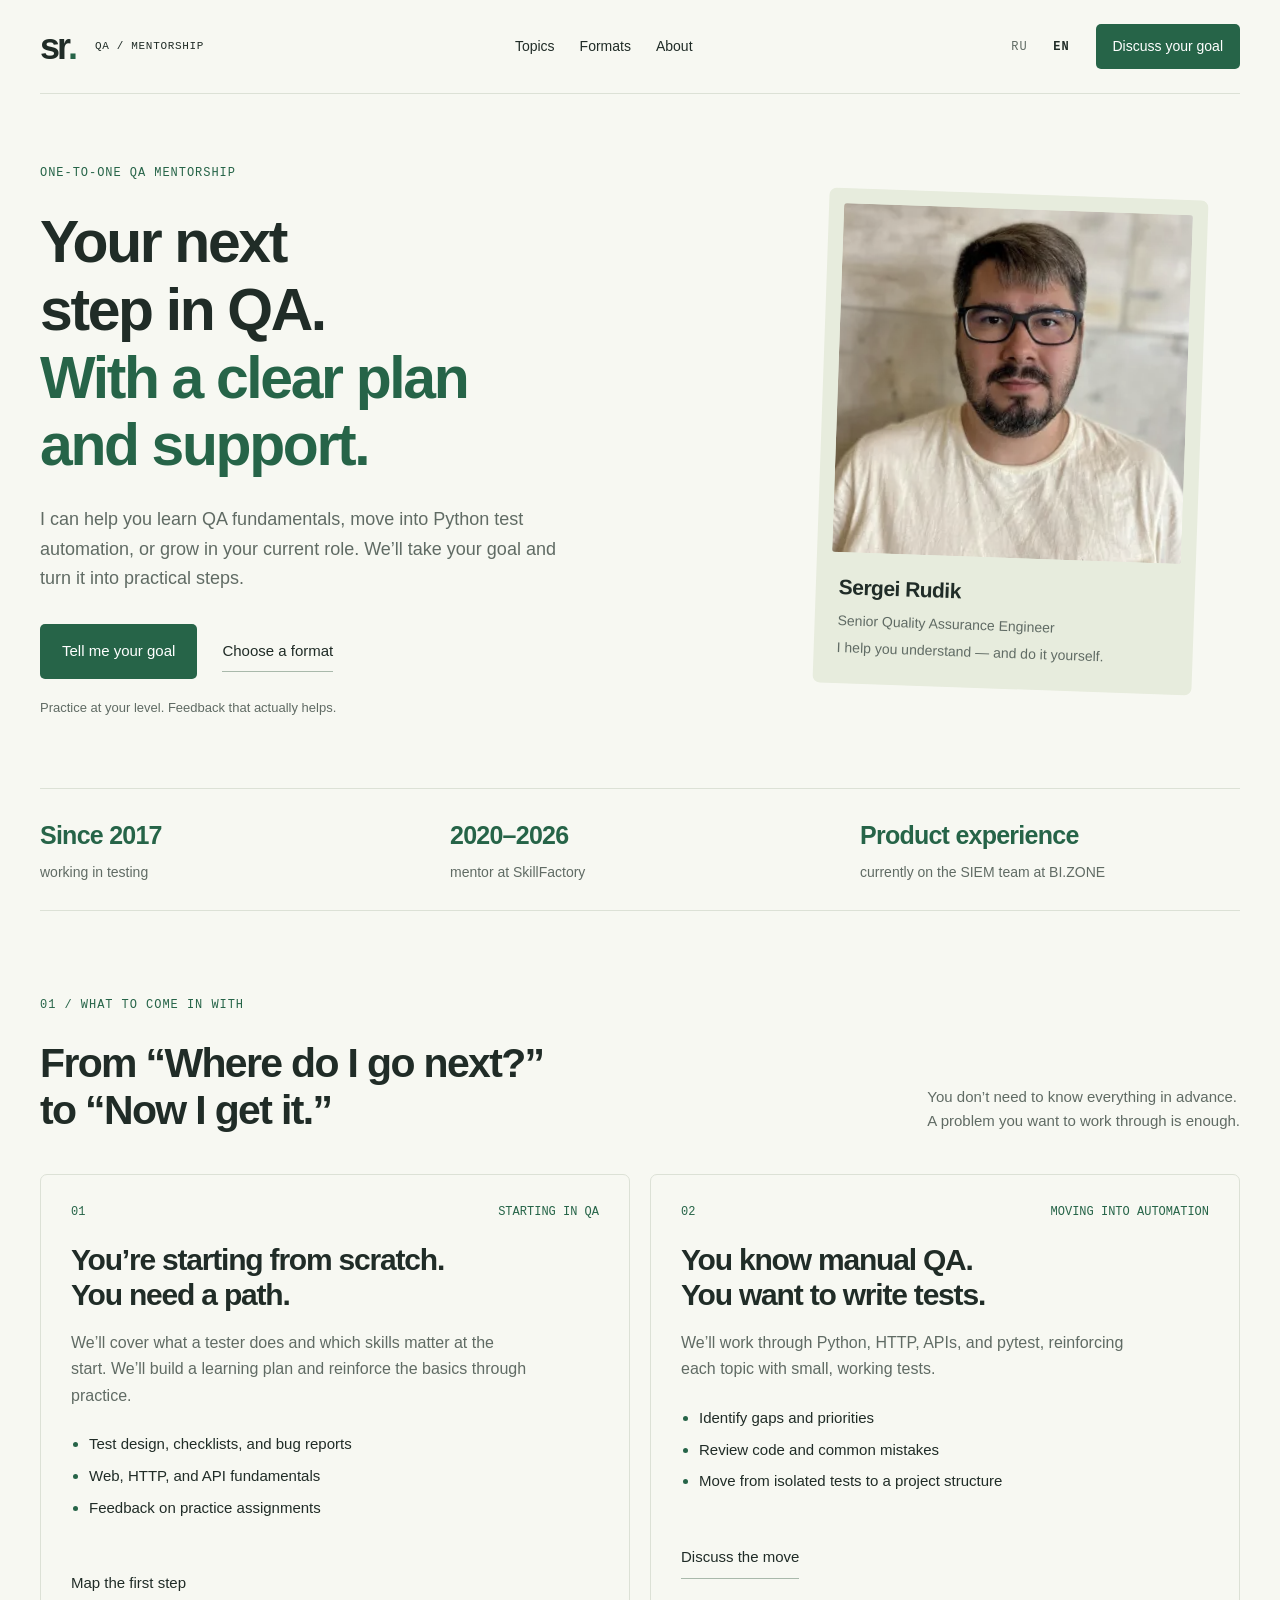
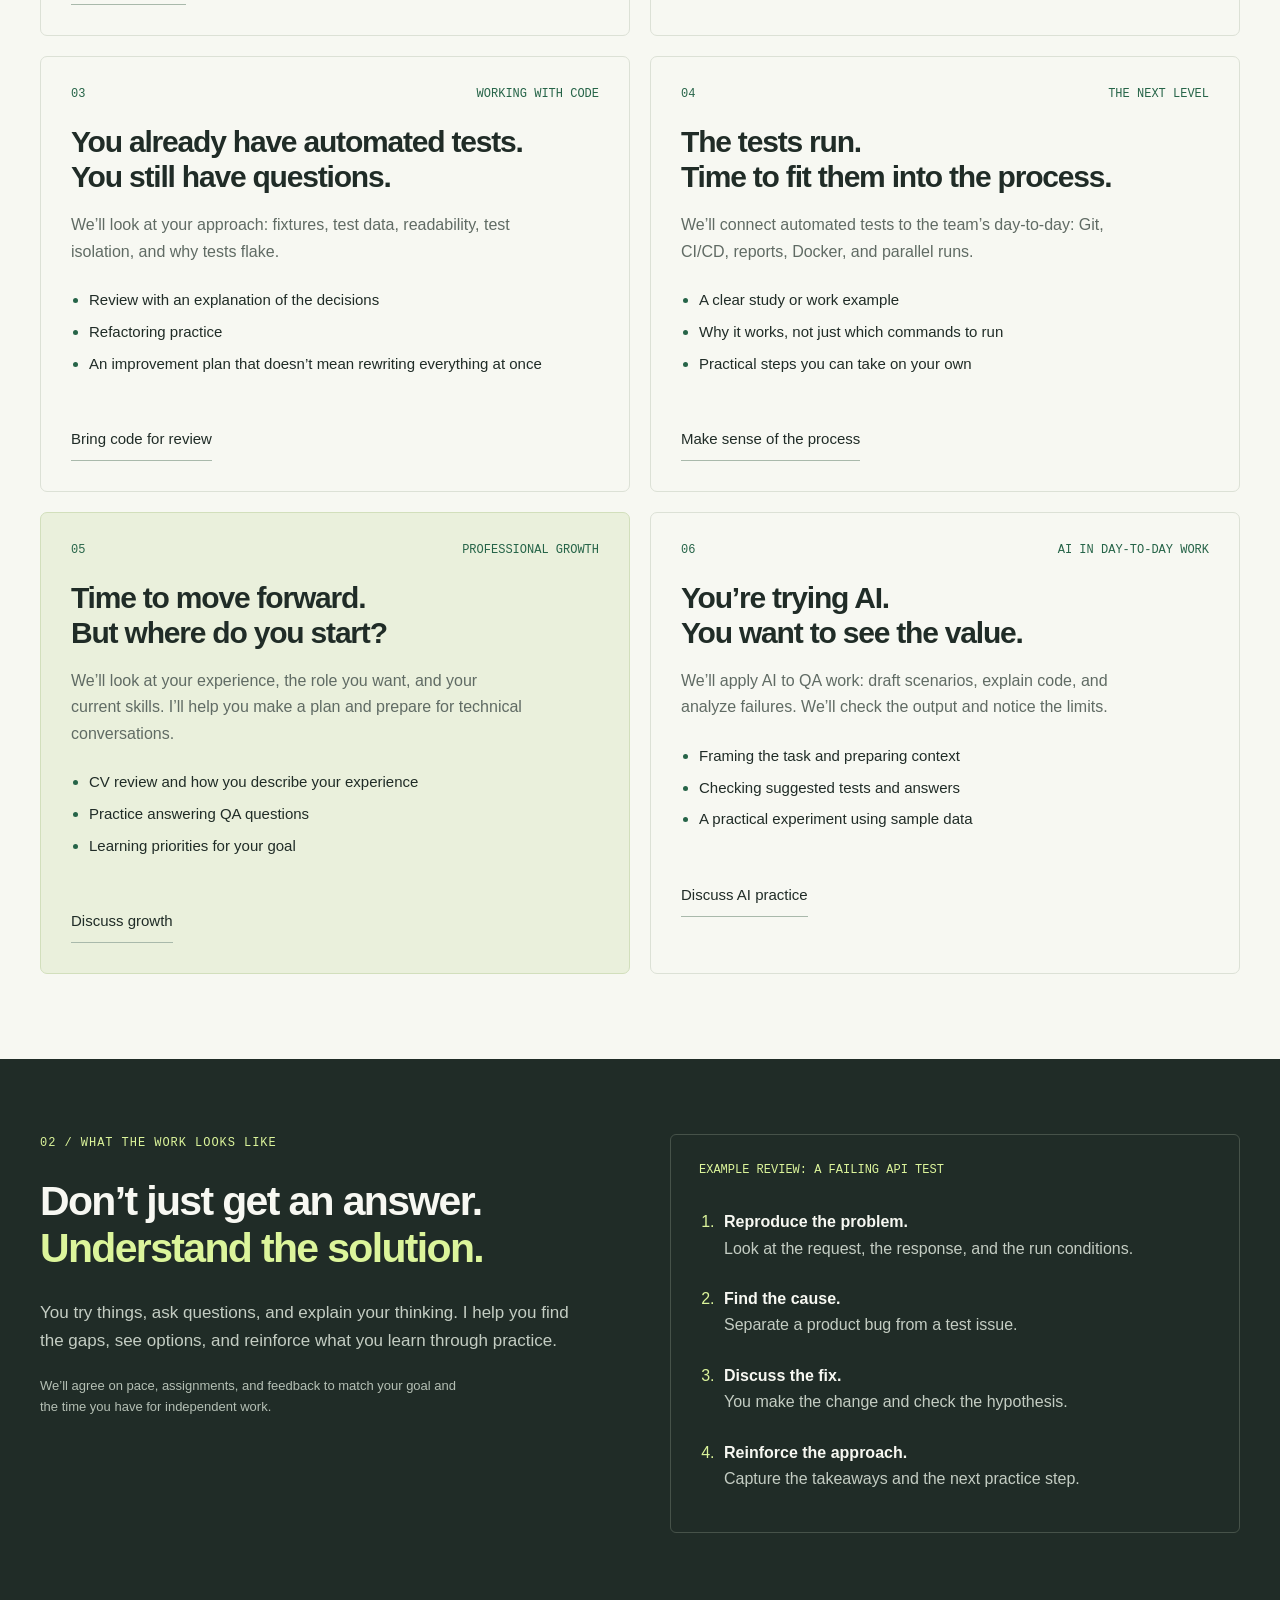
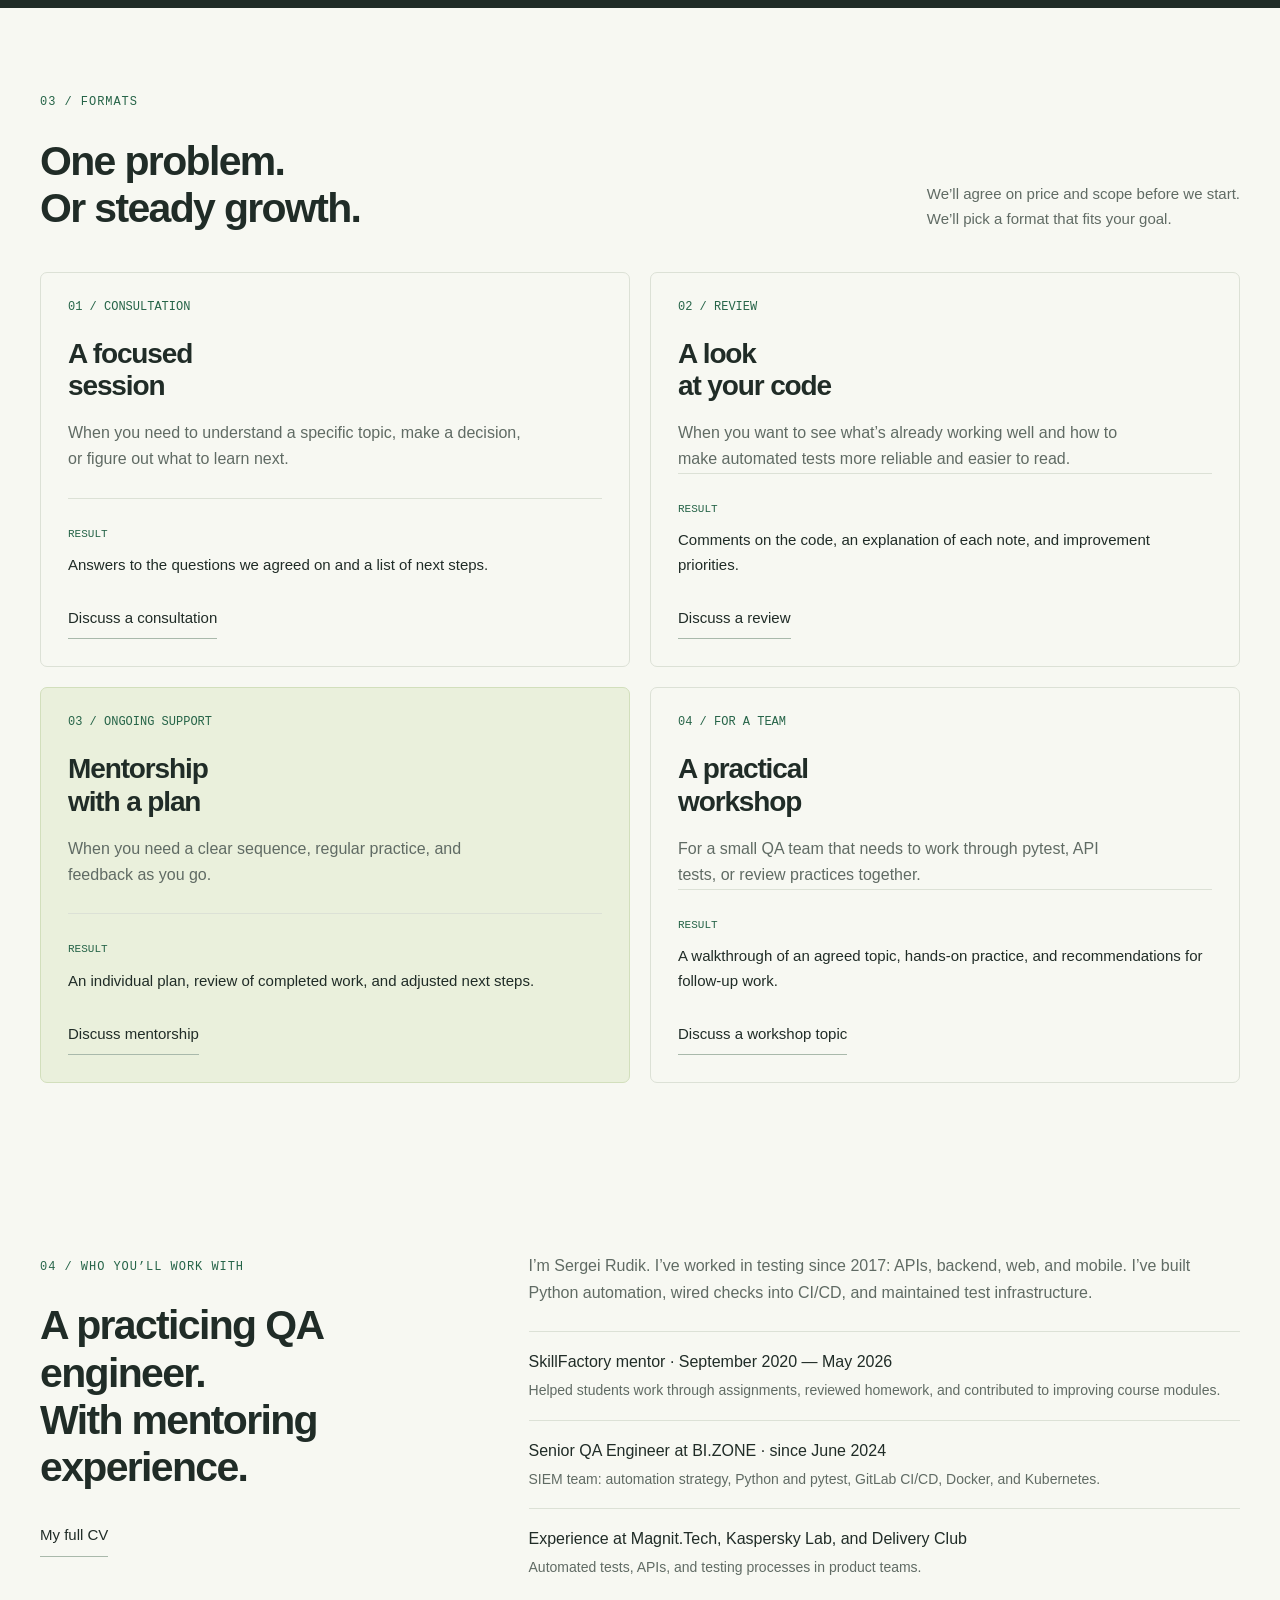
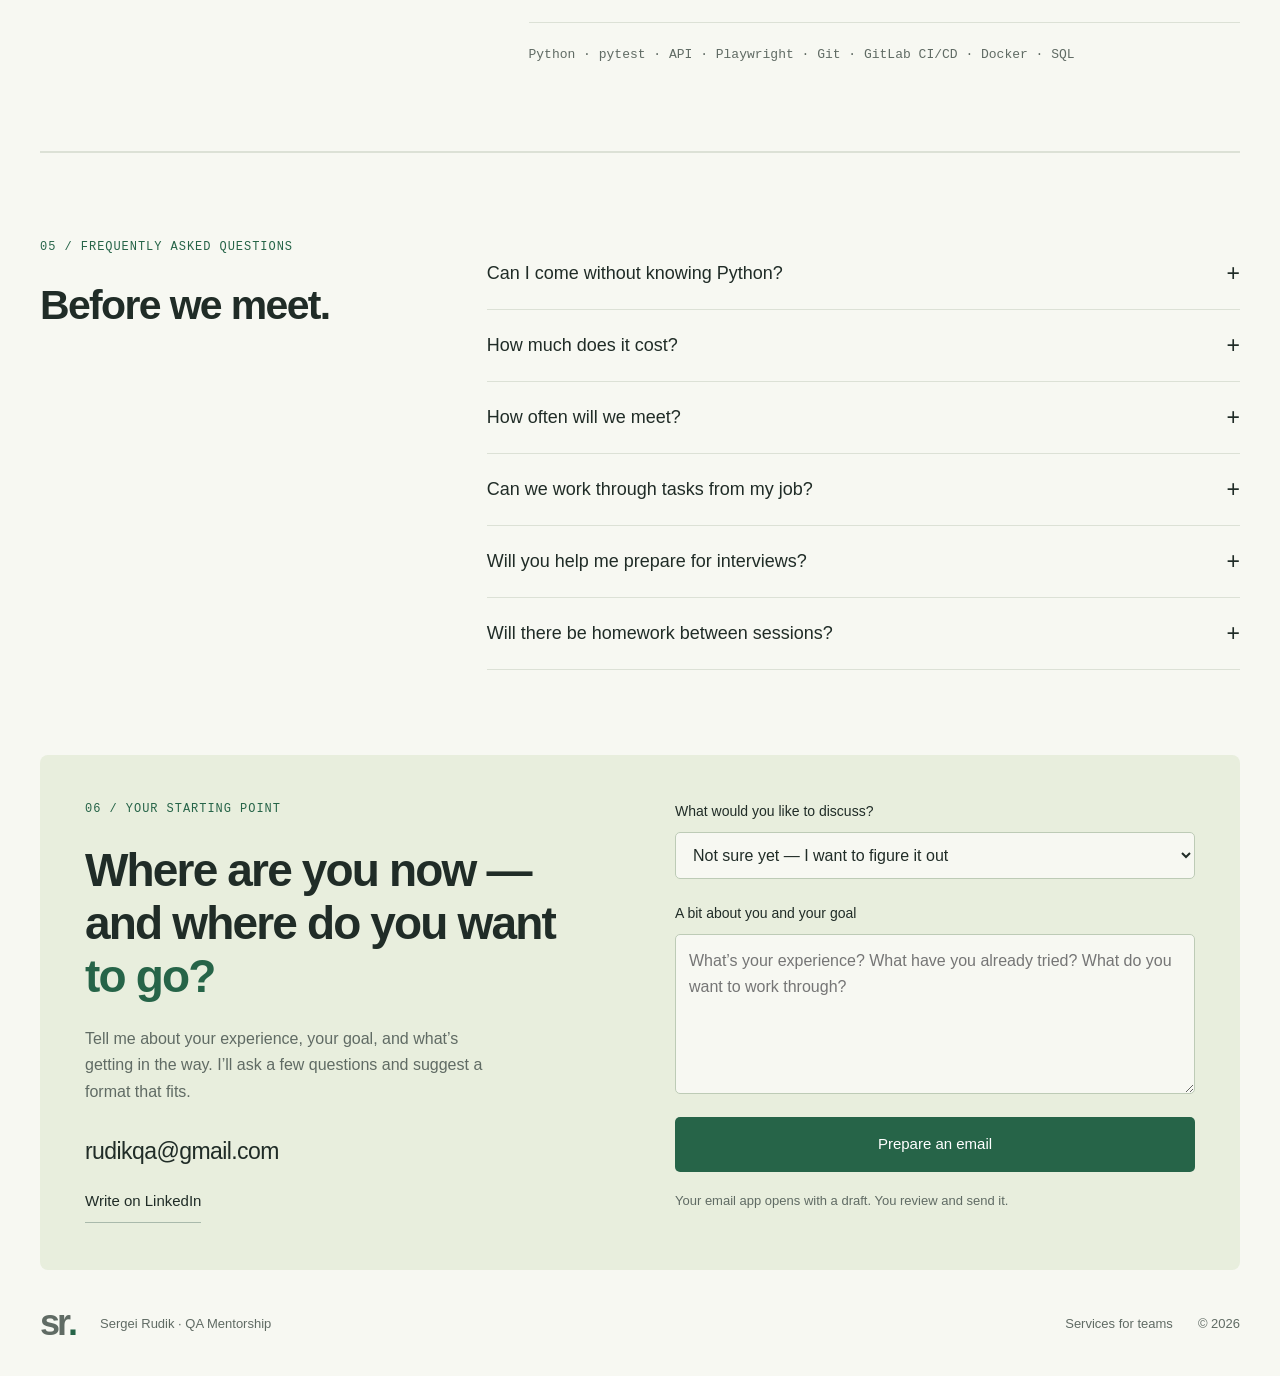
==== en/index.html @ dfb8cf56 "Improve localization reliability, forms and image loading" ====
<!doctype html>
<html lang="en">
<head>
<meta charset="utf-8"><meta name="viewport" content="width=device-width, initial-scale=1">
<title>QA and Python Test Automation Mentor — Sergei Rudik</title>
<meta name="description" content="One-to-one mentorship in QA, Python, pytest, and AI tools. Task walkthroughs, automated test reviews, and a growth plan with Sergei Rudik, Senior QA Engineer and former SkillFactory mentor.">
<meta name="theme-color" content="#f7f8f2"><link rel="canonical" href="https://mentor.rudik.dev/en/">
<link rel="alternate" hreflang="ru" href="https://mentor.rudik.dev/"><link rel="alternate" hreflang="en" href="https://mentor.rudik.dev/en/"><link rel="alternate" hreflang="x-default" href="https://mentor.rudik.dev/">
<meta property="og:title" content="Your next step in QA — with a clear plan"><meta property="og:description" content="Mentorship in QA and Python test automation. Practice, feedback, and support from Sergei Rudik."><meta property="og:type" content="website"><meta property="og:url" content="https://mentor.rudik.dev/en/"><meta property="og:locale" content="en_US"><meta property="og:locale:alternate" content="ru_RU">
<link rel="icon" href="data:image/svg+xml,%3Csvg xmlns='http://www.w3.org/2000/svg' viewBox='0 0 64 64'%3E%3Crect width='64' height='64' rx='14' fill='%23266448'/%3E%3Ctext x='10' y='44' font-family='Arial' font-size='34' font-weight='bold' fill='%23dcf59b'%3Esr%3C/text%3E%3C/svg%3E"><link rel="stylesheet" href="../assets/styles.css"><script src="../assets/main.js" defer></script>
<script>
(function () {
  var url = new URL(location.href), valid = function (v) { return v === 'ru' || v === 'en'; };
  var explicit = url.searchParams.get('lang'), preferred = null;
  if (valid(explicit)) {
    preferred = explicit;
    try { localStorage.setItem('lang', preferred); } catch (_) {}
    try { document.cookie = 'lang=' + preferred + ';path=/;max-age=31536000;SameSite=Lax' + (location.protocol === 'https:' ? ';Secure' : '') + (/(^|\.)rudik\.dev$/.test(location.hostname) ? ';domain=rudik.dev' : ''); } catch (_) {}
    url.searchParams.delete('lang');
    try { history.replaceState(null, '', url.pathname + url.search + url.hash); } catch (_) {}
  } else {
    try { var cookie = /(?:^|;\s*)lang=([^;]+)/.exec(document.cookie); if (cookie && valid(cookie[1])) preferred = cookie[1]; } catch (_) {}
    if (!preferred) { try { var saved = localStorage.getItem('lang'); if (valid(saved)) preferred = saved; } catch (_) {} }
  }
  var current = document.documentElement.lang;
  if (!preferred) preferred = current === 'en' ? 'en' : (/^en(?:-|_|$)/i.test((navigator.languages || [])[0] || navigator.language || '') ? 'en' : 'ru');
  if (preferred !== current) location.replace((preferred === 'en' ? '/en/' : '/') + url.search + url.hash);
})();
</script>
</head>
<body>
<a class="skip" href="#main">Skip to content</a>
<header class="wrap header"><a class="brand" href="/en/" aria-label="Sergei Rudik — home">sr<span>.</span><small>QA / MENTORSHIP</small></a><nav aria-label="Primary"><a href="#topics">Topics</a><a href="#formats">Formats</a><a href="#about">About</a></nav><div class="header-actions"><nav class="lang" aria-label="Language"><a href="/?lang=ru" hreflang="ru" lang="ru">RU</a><a href="/en/?lang=en" hreflang="en" lang="en" aria-current="page">EN</a></nav><a class="button small" href="#contact">Discuss your goal</a></div></header>
<main id="main">
<section class="wrap hero mentor-hero"><div><p class="eyebrow">ONE-TO-ONE QA MENTORSHIP</p><h1>Your next<br> step in QA.<br> <span>With a clear plan<br> and support.</span></h1><p class="intro">I can help you learn QA fundamentals, move into Python test automation, or grow in your current role. We’ll take your goal and turn it into practical steps.</p><div class="actions"><a class="button" href="#contact">Tell me your goal</a><a class="link" href="#formats">Choose a format</a></div><p class="micro">Practice at your level. Feedback that actually helps.</p></div><figure class="mentor-portrait"><img src="../assets/profile-800.webp" srcset="../assets/profile-400.webp 400w, ../assets/profile-800.webp 800w" sizes="(max-width: 700px) 280px, 360px" decoding="async" alt="Sergei Rudik, QA mentor" width="640" height="640" fetchpriority="high"><figcaption><strong>Sergei Rudik</strong><span>Senior Quality Assurance Engineer</span><span>I help you understand — and do it yourself.</span></figcaption></figure></section>
<div class="wrap mentor-strip"><div><strong>Since 2017</strong><p>working in testing</p></div><div><strong>2020–2026</strong><p>mentor at SkillFactory</p></div><div><strong>Product experience</strong><p>currently on the SIEM team at BI.ZONE</p></div></div>
<section class="wrap section" id="topics"><div class="section-head"><div><p class="eyebrow">01 / WHAT TO COME IN WITH</p><h2>From “Where do I go next?”<br> to “Now I get it.”</h2></div><p>You don’t need to know everything in advance.<br> A problem you want to work through is enough.</p></div><div class="service-grid">
<article class="service"><div class="card-top"><span>01</span><span>STARTING IN QA</span></div><h3>You’re starting from scratch.<br> You need a path.</h3><p>We’ll cover what a tester does and which skills matter at the start. We’ll build a learning plan and reinforce the basics through practice.</p><ul><li>Test design, checklists, and bug reports</li><li>Web, HTTP, and API fundamentals</li><li>Feedback on practice assignments</li></ul><a class="link" href="#contact" data-topic="Starting in QA from scratch">Map the first step</a></article>
<article class="service"><div class="card-top"><span>02</span><span>MOVING INTO AUTOMATION</span></div><h3>You know manual QA.<br> You want to write tests.</h3><p>We’ll work through Python, HTTP, APIs, and pytest, reinforcing each topic with small, working tests.</p><ul><li>Identify gaps and priorities</li><li>Review code and common mistakes</li><li>Move from isolated tests to a project structure</li></ul><a class="link" href="#contact" data-topic="Moving into automation">Discuss the move</a></article>
<article class="service"><div class="card-top"><span>03</span><span>WORKING WITH CODE</span></div><h3>You already have automated tests.<br> You still have questions.</h3><p>We’ll look at your approach: fixtures, test data, readability, test isolation, and why tests flake.</p><ul><li>Review with an explanation of the decisions</li><li>Refactoring practice</li><li>An improvement plan that doesn’t mean rewriting everything at once</li></ul><a class="link" href="#contact" data-topic="Automated test review">Bring code for review</a></article>
<article class="service"><div class="card-top"><span>04</span><span>THE NEXT LEVEL</span></div><h3>The tests run.<br> Time to fit them into the process.</h3><p>We’ll connect automated tests to the team’s day-to-day: Git, CI/CD, reports, Docker, and parallel runs.</p><ul><li>A clear study or work example</li><li>Why it works, not just which commands to run</li><li>Practical steps you can take on your own</li></ul><a class="link" href="#contact" data-topic="CI/CD and test infrastructure">Make sense of the process</a></article>
<article class="service accent"><div class="card-top"><span>05</span><span>PROFESSIONAL GROWTH</span></div><h3>Time to move forward.<br> But where do you start?</h3><p>We’ll look at your experience, the role you want, and your current skills. I’ll help you make a plan and prepare for technical conversations.</p><ul><li>CV review and how you describe your experience</li><li>Practice answering QA questions</li><li>Learning priorities for your goal</li></ul><a class="link" href="#contact" data-topic="Growth plan and interview prep">Discuss growth</a></article>
<article class="service"><div class="card-top"><span>06</span><span>AI IN DAY-TO-DAY WORK</span></div><h3>You’re trying AI.<br> You want to see the value.</h3><p>We’ll apply AI to QA work: draft scenarios, explain code, and analyze failures. We’ll check the output and notice the limits.</p><ul><li>Framing the task and preparing context</li><li>Checking suggested tests and answers</li><li>A practical experiment using sample data</li></ul><a class="link" href="#contact" data-topic="AI tools for QA">Discuss AI practice</a></article>
</div></section>
<section class="ai-section"><div class="wrap session"><div><p class="eyebrow">02 / WHAT THE WORK LOOKS LIKE</p><h2>Don’t just get an answer.<br> <span>Understand the solution.</span></h2><p class="intro">You try things, ask questions, and explain your thinking. I help you find the gaps, see options, and reinforce what you learn through practice.</p><p class="ai-note">We’ll agree on pace, assignments, and feedback to match your goal and the time you have for independent work.</p></div><div class="session-board"><p>EXAMPLE REVIEW: A FAILING API TEST</p><ol><li><strong>Reproduce the problem.</strong><br> Look at the request, the response, and the run conditions.</li><li><strong>Find the cause.</strong><br> Separate a product bug from a test issue.</li><li><strong>Discuss the fix.</strong><br> You make the change and check the hypothesis.</li><li><strong>Reinforce the approach.</strong><br> Capture the takeaways and the next practice step.</li></ol></div></div></section>
<section class="wrap section" id="formats"><div class="section-head"><div><p class="eyebrow">03 / FORMATS</p><h2>One problem.<br> Or steady growth.</h2></div><p>We’ll agree on price and scope before we start.<br> We’ll pick a format that fits your goal.</p></div><div class="service-grid formats">
<article class="service"><div class="card-top"><span>01 / CONSULTATION</span></div><h3>A focused<br> session</h3><p>When you need to understand a specific topic, make a decision, or figure out what to learn next.</p><div class="deliverable"><span>RESULT</span><p>Answers to the questions we agreed on and a list of next steps.</p></div><a class="link" href="#contact" data-topic="One-off consultation">Discuss a consultation</a></article>
<article class="service"><div class="card-top"><span>02 / REVIEW</span></div><h3>A look<br> at your code</h3><p>When you want to see what’s already working well and how to make automated tests more reliable and easier to read.</p><div class="deliverable"><span>RESULT</span><p>Comments on the code, an explanation of each note, and improvement priorities.</p></div><a class="link" href="#contact" data-topic="Automated test review">Discuss a review</a></article>
<article class="service accent"><div class="card-top"><span>03 / ONGOING SUPPORT</span></div><h3>Mentorship<br> with a plan</h3><p>When you need a clear sequence, regular practice, and feedback as you go.</p><div class="deliverable"><span>RESULT</span><p>An individual plan, review of completed work, and adjusted next steps.</p></div><a class="link" href="#contact" data-topic="Ongoing mentorship">Discuss mentorship</a></article>
<article class="service"><div class="card-top"><span>04 / FOR A TEAM</span></div><h3>A practical<br> workshop</h3><p>For a small QA team that needs to work through pytest, API tests, or review practices together.</p><div class="deliverable"><span>RESULT</span><p>A walkthrough of an agreed topic, hands-on practice, and recommendations for follow-up work.</p></div><a class="link" href="#contact" data-topic="Team workshop">Discuss a workshop topic</a></article>
</div></section>
<section class="wrap section about mentor-about" id="about"><div><p class="eyebrow">04 / WHO YOU’LL WORK WITH</p><h2>A practicing QA engineer.<br> With mentoring<br> experience.</h2><a class="link" href="https://rudik.dev/" style="margin-top:24px">My full CV</a></div><div><p class="about-copy">I’m Sergei Rudik. I’ve worked in testing since 2017: APIs, backend, web, and mobile. I’ve built Python automation, wired checks into CI/CD, and maintained test infrastructure.</p><ul class="experience-list"><li>SkillFactory mentor · September 2020 — May 2026<span>Helped students work through assignments, reviewed homework, and contributed to improving course modules.</span></li><li>Senior QA Engineer at BI.ZONE · since June 2024<span>SIEM team: automation strategy, Python and pytest, GitLab CI/CD, Docker, and Kubernetes.</span></li><li>Experience at Magnit.Tech, Kaspersky Lab, and Delivery Club<span>Automated tests, APIs, and testing processes in product teams.</span></li></ul><div class="tech">Python · pytest · API · Playwright · Git · GitLab CI/CD · Docker · SQL</div></div></section>
<section class="wrap section faq"><div><p class="eyebrow">05 / FREQUENTLY ASKED QUESTIONS</p><h2>Before we meet.</h2></div><div><details><summary>Can I come without knowing Python?</summary><p>Yes. If you already have a manual testing foundation, we’ll start with Python basics and move toward automated tests. If you’re just getting into QA, we’ll first discuss your current level and a suitable path.</p></details><details><summary>How much does it cost?</summary><p>The price depends on the format and scope: a consultation, a review, or ongoing support. After we meet, we’ll agree on the price and the work before sessions start.</p></details><details><summary>How often will we meet?</summary><p>We’ll agree on frequency and length based on your goal, schedule, and time for practice. For a one-off problem, we can start with a single consultation.</p></details><details><summary>Can we work through tasks from my job?</summary><p>Yes, if you have the right to share the materials. Anonymized examples without keys, personal data, or confidential company information work well.</p></details><details><summary>Will you help me prepare for interviews?</summary><p>We can review your experience and CV, practice technical questions, and identify topics to study. Whether you get the job depends on your skills, the role requirements, and the employer’s decision.</p></details><details><summary>Will there be homework between sessions?</summary><p>In ongoing mentorship — if we agree on it. We’ll pick practice you can actually finish and review the result. We’ll agree on timing and the feedback channel in advance.</p></details></div></section>
<section class="wrap contact mentor-contact" id="contact"><div><p class="eyebrow">06 / YOUR STARTING POINT</p><h2>Where are you now —<br> and where do you want<br> <span>to go?</span></h2><p>Tell me about your experience, your goal, and what’s getting in the way. I’ll ask a few questions and suggest a format that fits.</p><a class="email" href="mailto:rudikqa@gmail.com">rudikqa@gmail.com</a><a class="link" href="https://www.linkedin.com/in/sergei-rudik">Write on LinkedIn</a></div><form id="brief"><label for="topic">What would you like to discuss?</label><select id="topic" name="topic"><option>Not sure yet — I want to figure it out</option><option>Starting in QA from scratch</option><option>Moving into automation</option><option>Automated test review</option><option>CI/CD and test infrastructure</option><option>Growth plan and interview prep</option><option>One-off consultation</option><option>Ongoing mentorship</option><option>AI tools for QA</option><option>Team workshop</option></select><label for="task">A bit about you and your goal</label><textarea id="task" name="task" rows="5" maxlength="2000" required placeholder="What’s your experience? What have you already tried? What do you want to work through?"></textarea><button class="button" type="submit" disabled>Prepare an email</button><p class="micro">Your email app opens with a draft. You review and send it.</p><p id="form-status" role="status"></p><noscript><p>Write directly to <a href="mailto:rudikqa@gmail.com">rudikqa@gmail.com</a> and include your experience and goal.</p></noscript></form></section>
</main><footer class="wrap"><a class="brand" href="https://rudik.dev/">sr<span>.</span></a><p>Sergei Rudik · QA Mentorship</p><a href="https://qa.rudik.dev/en/">Services for teams</a><span>© 2026</span></footer>
</body></html>
---- assets/styles.css ----
:root{--paper:#f7f8f2;--ink:#202c27;--muted:#606b64;--green:#266448;--lime:#dcf59b;--line:#dce1d6;--mono:ui-monospace,SFMono-Regular,Consolas,monospace}*{box-sizing:border-box}html{scroll-behavior:smooth;scroll-padding-top:24px}body{margin:0;background:var(--paper);color:var(--ink);font-family:-apple-system,BlinkMacSystemFont,"Segoe UI",sans-serif;font-size:16px;line-height:1.65;-webkit-font-smoothing:antialiased}a{color:inherit;text-decoration:none}a:hover{color:var(--green)}a:focus-visible,button:focus-visible,summary:focus-visible,input:focus-visible,select:focus-visible,textarea:focus-visible{outline:3px solid #4d9464;outline-offset:5px}h1,h2,h3,p{margin:0}h1,h2,h3{letter-spacing:-.04em;line-height:1.15;font-weight:600}h1{font-size:clamp(38px,4.3vw,64px)}h2{font-size:clamp(29px,3.2vw,43px)}h3{font-size:25px}h1 span{color:var(--green)}.wrap{width:min(1200px,100% - 80px);margin-inline:auto}.header{display:flex;align-items:center;justify-content:space-between;gap:25px;padding-block:24px;border-bottom:1px solid var(--line)}.brand{font-size:36px;font-weight:750;line-height:1;letter-spacing:-3px;display:flex;align-items:center}.brand>span{color:var(--green)}.brand small{font-family:var(--mono);font-size:11px;font-weight:400;letter-spacing:.06em;margin-left:20px}nav{display:flex;gap:25px;font-size:14px}.button{display:inline-flex;align-items:center;justify-content:center;background:var(--green);color:#fff;border:0;border-radius:5px;padding:15px 22px;font:inherit;font-size:15px;font-weight:500;cursor:pointer;transition:background .2s,transform .2s}.button:hover{color:white;background:#194c34;transform:translateY(-2px)}.button.small{font-size:14px;padding:11px 17px}.hero{display:grid;grid-template-columns:1.4fr 1fr;gap:65px;padding-block:70px}.eyebrow{font:12px/1.6 var(--mono);letter-spacing:.08em;color:var(--green);margin-bottom:25px}.intro{font-size:18px;max-width:530px;color:var(--muted);margin-top:26px}.actions{display:flex;align-items:center;flex-wrap:wrap;gap:25px;margin-top:30px}.link{display:inline-block;border-bottom:1px solid #a9b9ab;padding-block:8px;font-size:15px}.micro{font-size:13px;color:var(--muted);margin-top:18px}.hero-panel{background:#e9eddf;border:1px solid #d7dfca;border-radius:8px;padding:28px 30px;align-self:center;transform:rotate(1deg)}.panel-top{display:flex;justify-content:space-between;gap:15px;font:11px var(--mono);color:var(--green)}.hero-panel h2{font-size:34px;margin-top:24px}.pipeline{padding:0;list-style:none;margin:30px 0 20px}.pipeline li{display:flex;gap:16px;padding:15px 0;border-top:1px solid #cbd5bf}.pipeline li>span{font:12px var(--mono);padding-top:5px;color:var(--green)}.pipeline strong{font-size:16px;font-weight:550}.pipeline p{font-size:13px;color:var(--muted);margin-top:3px}.panel-footer{font:12px var(--mono);border-top:1px solid #cbd5bf;padding-top:18px;color:var(--green)}.credibility{border-block:1px solid var(--line);padding-block:25px}.credibility p,.credibility small{font-size:12px;color:var(--muted)}.credibility>div{display:flex;flex-wrap:wrap;justify-content:space-between;gap:20px;margin:15px 0}.credibility>div span{font-size:25px;font-weight:600;letter-spacing:-.04em}.section{padding-block:85px}.section-head{display:flex;justify-content:space-between;align-items:flex-end;gap:35px;margin-bottom:40px}.section-head>p{max-width:340px;color:var(--muted);font-size:15px}.service-grid{display:grid;grid-template-columns:1fr 1fr;gap:20px}.service{border:1px solid var(--line);border-radius:7px;padding:30px;display:flex;flex-direction:column}.card-top{display:flex;justify-content:space-between;gap:14px;font:12px var(--mono);color:var(--green);margin-bottom:24px}.tag{font-size:11px;text-align:right}.service h3{font-size:30px;margin-bottom:18px}.service>p{color:var(--muted);max-width:460px}.service ul{padding-left:18px;margin:23px 0;font-size:15px}.service li+li{margin-top:7px}.service li::marker{color:var(--green)}.deliverable{border-top:1px solid var(--line);padding-top:20px;margin-top:auto}.deliverable>span{font:11px var(--mono);color:var(--green)}.deliverable p{margin-top:8px;font-size:15px}.service>.link{align-self:flex-start;margin-top:20px}.service.accent{background:#eaf0dc;border-color:#d2dfbc}.ai-section{background:var(--ink);color:var(--paper);padding-block:75px}.ai-layout{display:grid;grid-template-columns:1fr 1fr;gap:75px}.ai-section .eyebrow,.ai-section h2 span{color:var(--lime)}.ai-section .intro{color:#c4cdc3;font-size:17px}.button.light{background:var(--lime);color:var(--ink);margin-top:30px}.button.light:hover{background:#c9e780}.ai-note{font-size:13px;color:#b4bfb4;max-width:430px;margin-top:20px}.ai-cases article{display:flex;gap:20px;padding:25px 0;border-top:1px solid #465249}.ai-cases article>span{font:12px var(--mono);color:var(--lime);padding-top:5px}.ai-cases h3{font-size:22px}.ai-cases p{color:#c4cdc3;font-size:15px;margin-top:10px}.ai-cases .ai-rule{font-size:13px;background:#2d3b32;border-radius:4px;padding:18px}.about{display:grid;grid-template-columns:1fr 2fr;gap:70px;border-bottom:1px solid var(--line)}.profile img{display:block;width:100%;max-width:280px;height:auto;aspect-ratio:1;object-fit:cover;border-radius:6px;filter:saturate(.6)}.profile>p{font-size:20px;line-height:1.5;margin-top:20px;font-weight:600}.profile span{display:block;font-size:13px;color:var(--muted);font-weight:400}.profile .link{margin-top:12px}.about-copy{color:var(--muted);margin-top:25px}.metrics{display:grid;grid-template-columns:1fr 1fr 1.3fr;gap:22px;margin-top:35px}.metrics strong{font-size:36px;font-weight:550;letter-spacing:-.045em;color:var(--green)}.metrics p{font-size:14px;color:var(--muted);margin-top:5px}.tech{font:13px/1.8 var(--mono);border-top:1px solid var(--line);padding-top:20px;margin-top:25px;color:var(--muted)}.steps{display:grid;grid-template-columns:repeat(4,1fr);gap:30px}.steps article{border-top:2px solid var(--green);padding-top:22px}.steps span{font:11px var(--mono);color:var(--green)}.steps h3{font-size:21px;margin-top:18px}.steps p{font-size:15px;color:var(--muted);margin-top:13px}.faq{display:grid;grid-template-columns:1fr 2fr;gap:70px;border-top:1px solid var(--line)}details{border-bottom:1px solid var(--line)}summary{cursor:pointer;list-style:none;font-size:18px;line-height:1.5;padding:22px 30px 22px 0;position:relative}summary::-webkit-details-marker{display:none}summary::after{content:'+';position:absolute;right:0;font-size:23px;font-weight:400;top:18px}details[open] summary::after{content:'−'}details>p{padding-bottom:25px;color:var(--muted);font-size:15px}.contact{background:#e8eedd;border-radius:8px;padding:45px;display:grid;grid-template-columns:1fr 1fr;gap:70px}.contact h2 span{color:var(--green)}.contact>div>p:not(.eyebrow){margin-top:23px;color:var(--muted);max-width:400px}.email{display:block;font-size:23px;margin-top:28px;letter-spacing:-.025em}.contact .link{margin-top:10px}form{align-self:center}label{display:block;font-size:14px;margin-bottom:9px}select,textarea{display:block;width:100%;background:var(--paper);border:1px solid #bdcbb6;border-radius:5px;padding:13px;color:var(--ink);font:inherit;font-size:16px;margin-bottom:23px}textarea{resize:vertical;min-height:140px}form .button{width:100%}#form-status{font-size:14px;color:var(--green);margin-top:14px}footer{display:flex;align-items:center;gap:25px;padding-block:35px;font-size:13px;color:var(--muted)}footer>a:nth-last-child(2){margin-left:auto}.skip{position:fixed;z-index:10;top:10px;left:10px;background:var(--ink);color:white;padding:10px 20px;transform:translateY(-150%)}.skip:focus{transform:translateY(0);color:white}::selection{background:var(--lime);color:var(--ink)}
@media(max-width:1000px){.wrap{width:calc(100% - 48px)}.brand small{display:none}.hero{gap:35px}.hero-panel{padding:24px}.hero-panel h2{font-size:29px}.ai-layout,.about,.faq,.contact{gap:35px}.metrics{gap:12px}.metrics strong{font-size:28px}.steps{grid-template-columns:1fr 1fr}.contact{padding:30px}}
@media(max-width:700px){.wrap{width:calc(100% - 36px)}.header{gap:12px;padding-block:18px}nav{display:none}.hero{grid-template-columns:1fr;padding-block:40px;gap:35px}h1{font-size:clamp(35px,7.8vw,52px)}.intro{font-size:17px}.hero-panel{transform:none}.hero-panel h2 br{display:none}.hero-panel h2{font-size:29px}.pipeline{display:grid;grid-template-columns:1fr 1fr;gap:0 15px}.pipeline li{gap:9px}.pipeline strong{font-size:14px}.pipeline p{font-size:13px}.panel-top{font-size:10px}.credibility>div{justify-content:flex-start;gap:12px 25px}.credibility>div span{font-size:21px}.section{padding-block:50px}.section-head{display:block;margin-bottom:27px}.section-head>p{margin-top:20px}.section-head>p br{display:none}.service-grid,.ai-layout,.about,.faq,.contact{grid-template-columns:1fr}.service{padding:25px}.ai-section{padding-block:45px}.ai-layout{gap:30px}.about{gap:35px}.profile{display:grid;grid-template-columns:100px 1fr;gap:0 20px;align-items:center}.profile img{grid-row:1/3}.profile>p{margin-top:0}.profile .link{justify-self:start;margin-top:0}.metrics{gap:13px}.metrics strong{font-size:27px}.metrics p{font-size:12px}.steps{gap:28px 20px}.steps h3{font-size:20px}.steps p{font-size:14px}.faq{gap:10px}.contact{padding:27px;gap:35px}.contact h2 br{display:none}.email{font-size:22px}footer{flex-wrap:wrap;gap:16px;font-size:12px}footer>a:nth-last-child(2){margin-left:0}footer>span{margin-left:auto}.eyebrow{margin-bottom:18px;font-size:11px}}
@media(prefers-reduced-motion:reduce){html{scroll-behavior:auto}*{transition:none!important}}
/* Allow narrow grid columns and long labels to shrink on small screens. */
.hero>*,.ai-layout>*,.about>*,.faq>*,.contact>*{min-width:0}select{min-width:0}h1,h2,h3{overflow-wrap:break-word}
@media(max-width:380px){.contact{padding:22px}.service{padding:22px}.metrics{grid-template-columns:1fr 1fr}.metrics article:last-child{grid-column:1/-1}.pipeline{grid-template-columns:1fr}.email{font-size:19px}.button{padding-inline:16px}.card-top{font-size:11px}.tag{font-size:10px}}
/* Mentorship: personal introduction and a clear learning path. */
.hero.mentor-hero{grid-template-columns:1.45fr 1fr;align-items:center;gap:75px}.mentor-hero h1{font-size:clamp(38px,4.6vw,66px)}.mentor-portrait{max-width:390px;justify-self:end;background:#e7ecdd;padding:15px 15px 24px;border-radius:7px;transform:rotate(2deg)}.mentor-portrait img{display:block;width:100%;height:auto;aspect-ratio:1;object-fit:cover;border-radius:3px;filter:saturate(.65)}.mentor-portrait figcaption{padding:18px 8px 0}.mentor-portrait strong{display:block;font-size:21px;letter-spacing:-.025em}.mentor-portrait span{display:block;font-size:14px;color:var(--muted);margin-top:4px}.mentor-strip{display:grid;grid-template-columns:repeat(3,1fr);gap:30px;border-block:1px solid var(--line);padding-block:26px}.mentor-strip strong{display:block;font-size:25px;font-weight:550;color:var(--green);letter-spacing:-.03em}.mentor-strip p{font-size:14px;color:var(--muted);margin-top:4px}.formats{grid-template-columns:repeat(2,1fr)}.formats .service h3{font-size:28px}.formats .service{padding:27px}.formats .service .card-top{font-size:12px}.session{display:grid;grid-template-columns:1fr 1fr;gap:60px}.session-board{padding:28px;border:1px solid #465249;border-radius:6px}.session-board>p{font:12px var(--mono);color:var(--lime)}.session-board ol{margin:20px 0 0;padding-left:20px}.session-board li{padding:12px 0 12px 5px;color:#c4cdc3;font-size:16px}.session-board li::marker{color:var(--lime)}.session-board strong{color:var(--paper)}.mentor-about{grid-template-columns:1fr 1.7fr}.mentor-about .eyebrow{margin-top:5px}.mentor-about .about-copy{margin-top:0}.experience-list{margin-top:25px;padding:0;list-style:none}.experience-list li{border-top:1px solid var(--line);padding:17px 0;font-size:16px}.experience-list span{display:block;color:var(--muted);font-size:14px;margin-top:4px}.mentor-contact h2{font-size:clamp(30px,3.6vw,46px)}button:disabled{opacity:.6;cursor:not-allowed}
@media(max-width:1000px){.hero.mentor-hero{gap:30px}.formats{grid-template-columns:1fr}.formats .service h3 br{display:none}.session{gap:35px}}
@media(max-width:700px){.hero.mentor-hero,.mentor-about,.session{grid-template-columns:1fr}.mentor-portrait{width:85%;max-width:320px;justify-self:center;margin:0}.mentor-strip{gap:16px}.mentor-strip strong{font-size:21px}.mentor-strip p{font-size:13px}.mentor-hero h1{font-size:clamp(36px,8vw,54px)}.session-board{padding:22px}.mentor-about{gap:25px}}
.mentor-strip{grid-template-columns:repeat(3,minmax(0,1fr))}.mentor-strip>*{min-width:0}.mentor-strip strong{overflow-wrap:anywhere}.card-top>span{min-width:0;overflow-wrap:anywhere}
@media(max-width:380px){.mentor-strip{grid-template-columns:1fr;gap:15px}.mentor-strip>div+div{border-top:1px solid var(--line);padding-top:15px}}
.service-grid{grid-template-columns:repeat(2,minmax(0,1fr))}.service{min-width:0}.formats .service h3 br{display:block}
@media(max-width:1000px){.formats{grid-template-columns:minmax(0,1fr)}}
@media(max-width:700px){.service-grid{grid-template-columns:minmax(0,1fr)}}
.header-actions{display:flex;align-items:center;gap:18px;flex-shrink:0}.lang{display:flex;align-items:center;gap:10px;font:12px/1 var(--mono);letter-spacing:.08em}.lang a{color:var(--muted)}.lang a:hover,.lang a[aria-current="page"]{color:var(--ink)}.lang a[aria-current="page"]{font-weight:600}
@media(max-width:700px){.header-actions{gap:12px}.lang{gap:8px}}

/* Keep language controls usable on touch screens and when text is enlarged. */
.lang a{display:inline-flex;align-items:center;justify-content:center;min-width:32px;min-height:44px}.header{flex-wrap:wrap}.header-actions{max-width:100%;flex-wrap:wrap}.header-actions .button{white-space:normal}button:disabled{opacity:.6;cursor:not-allowed}
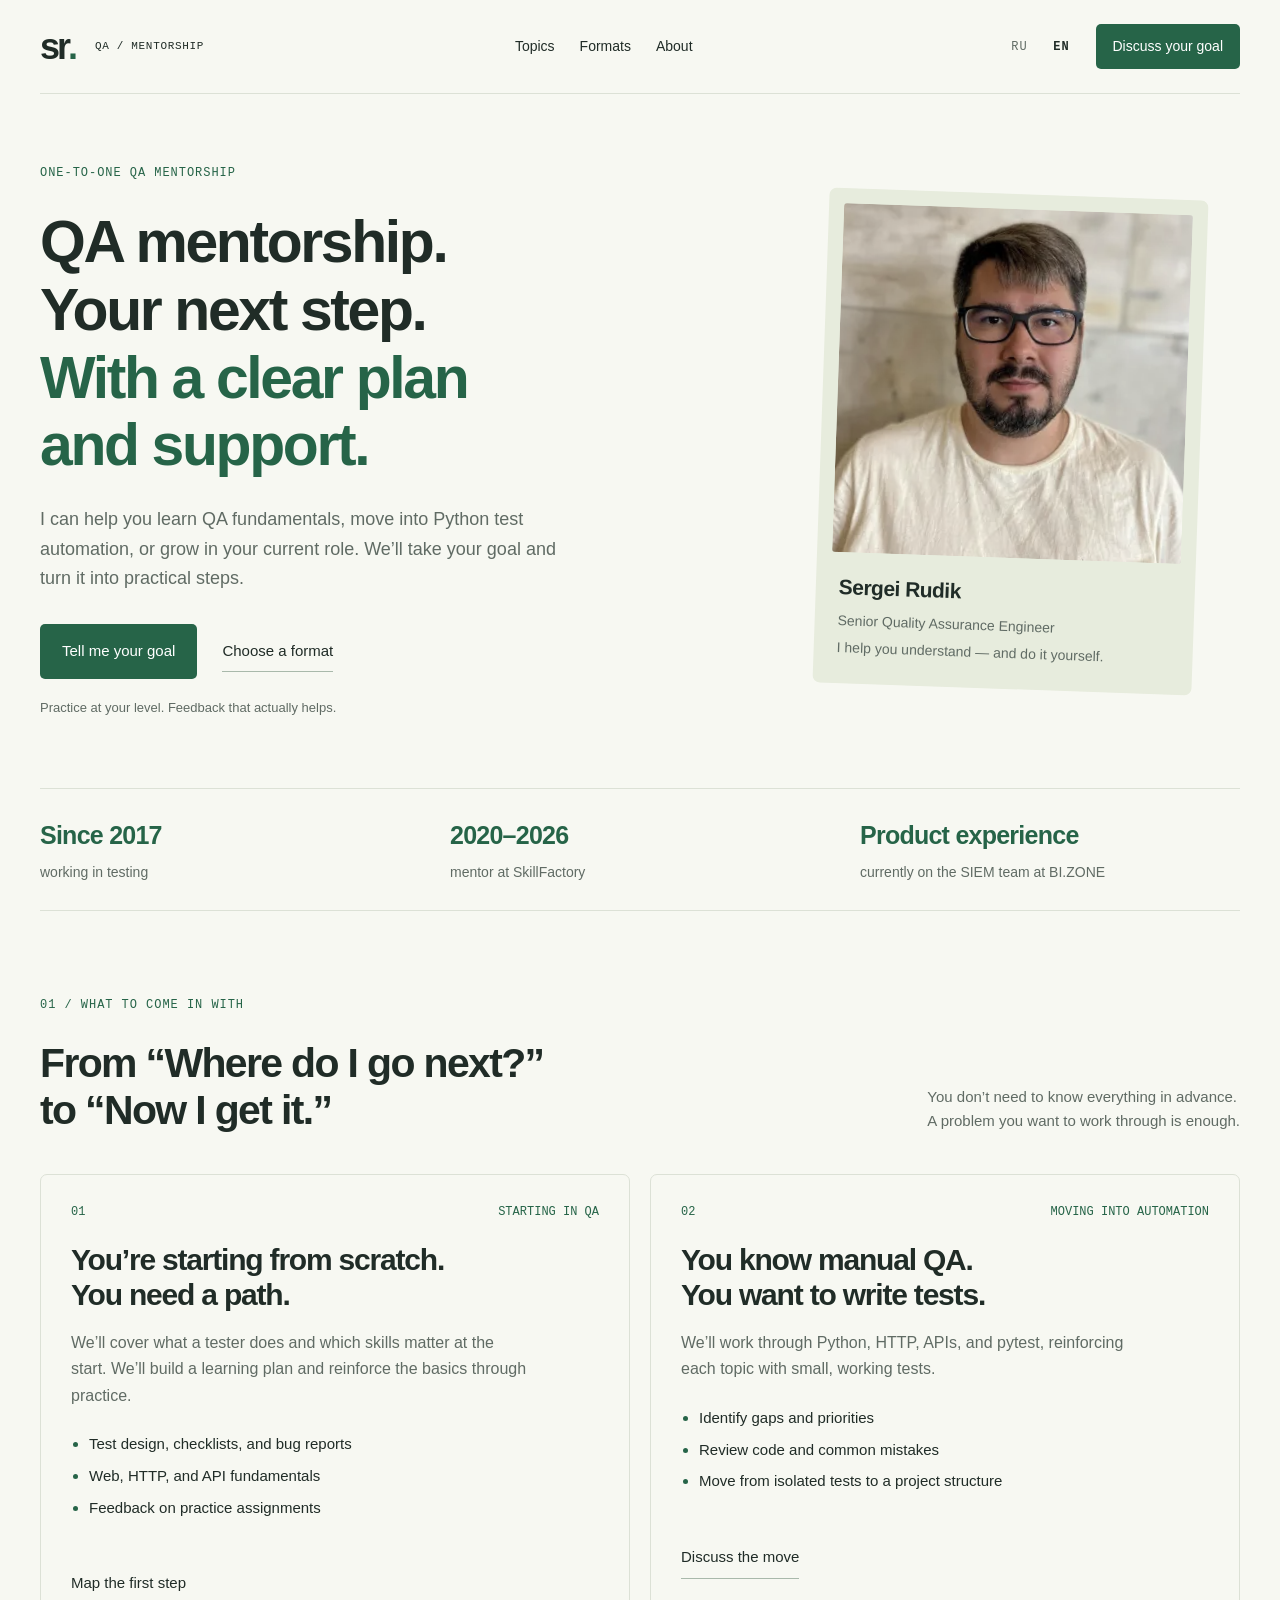
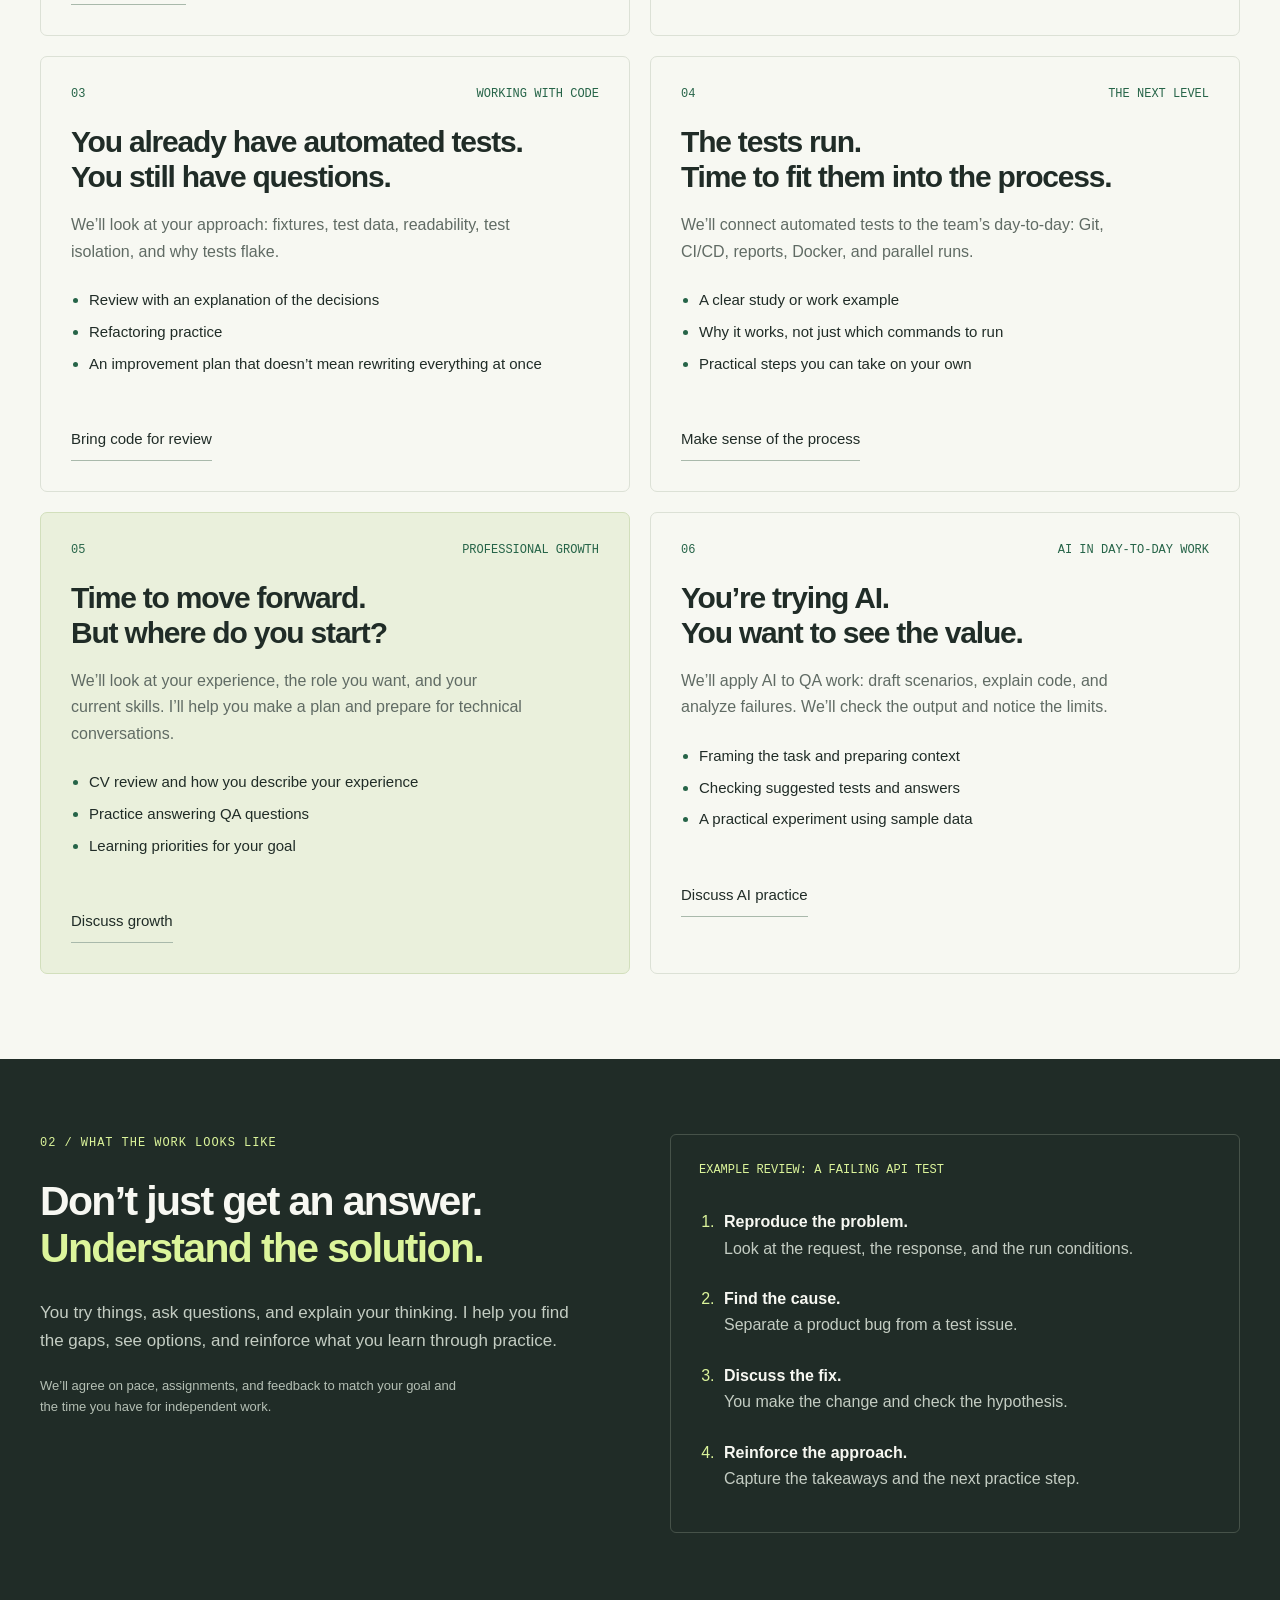
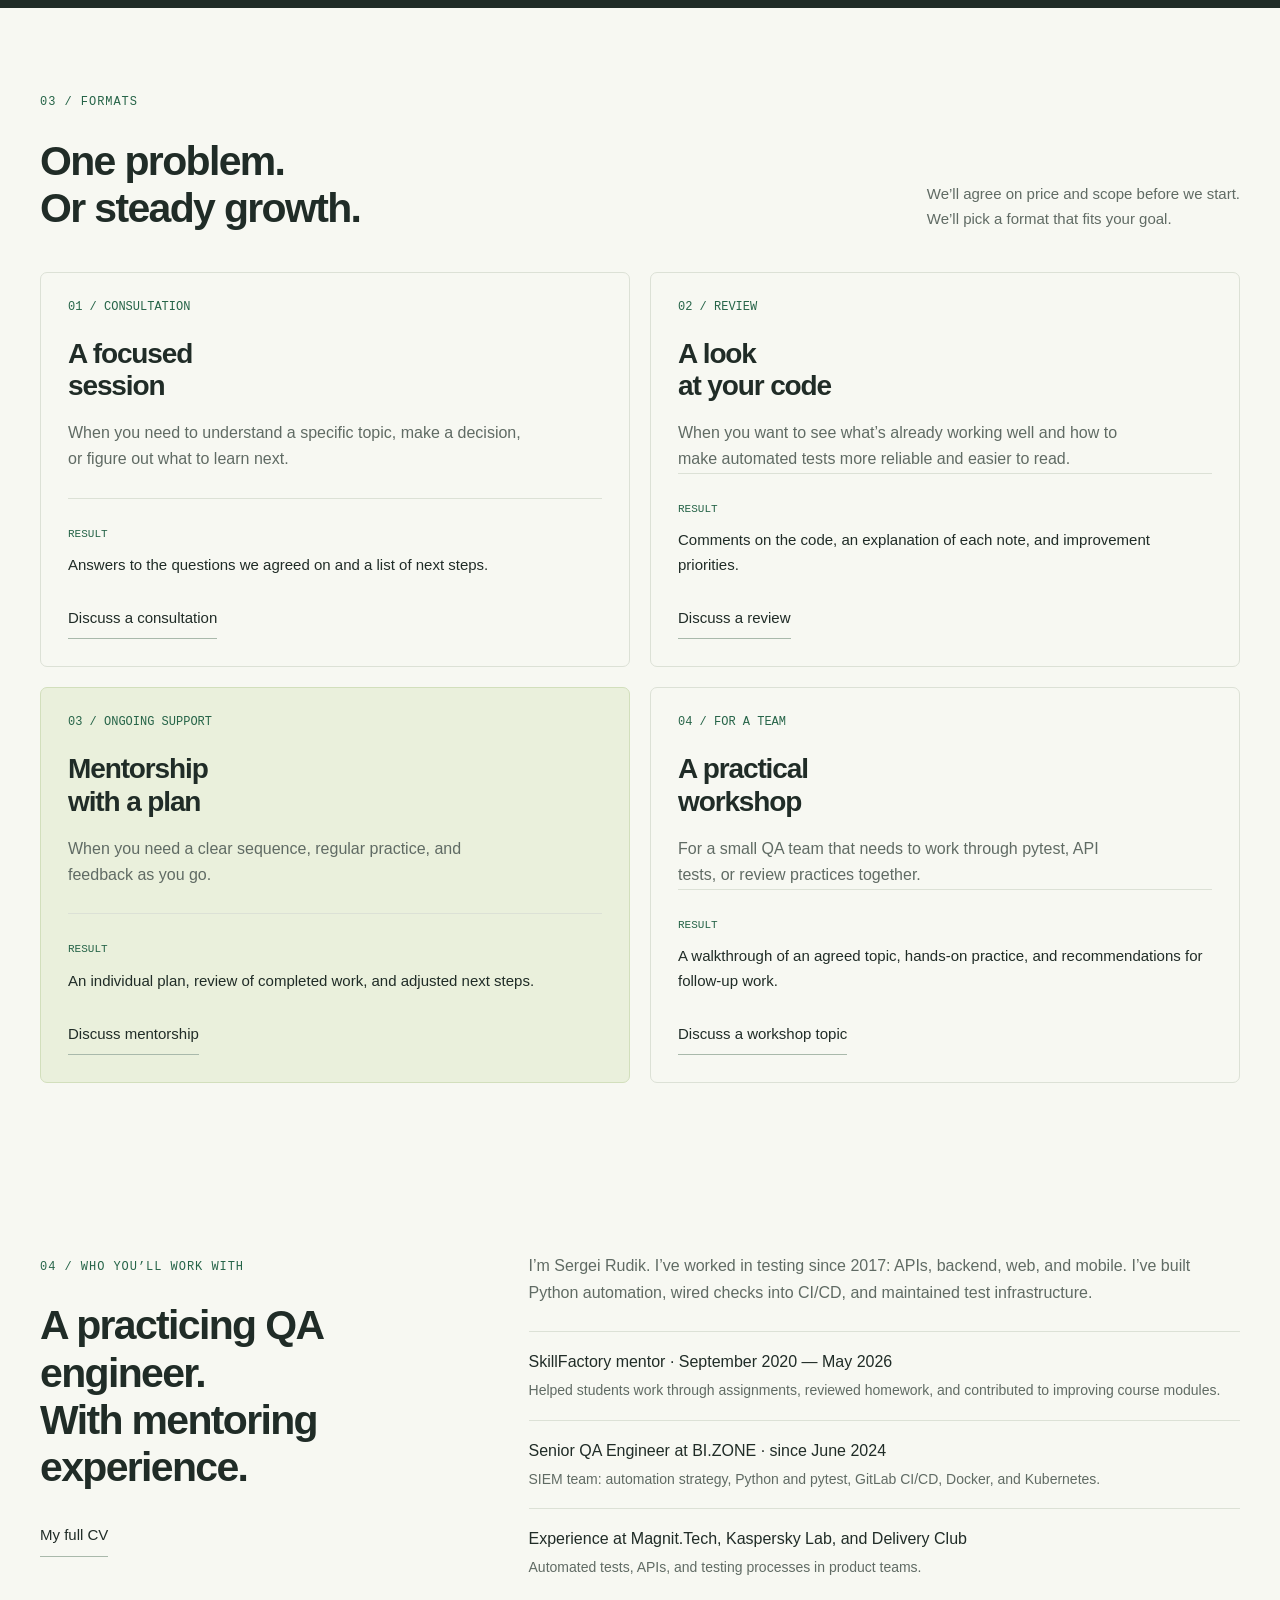
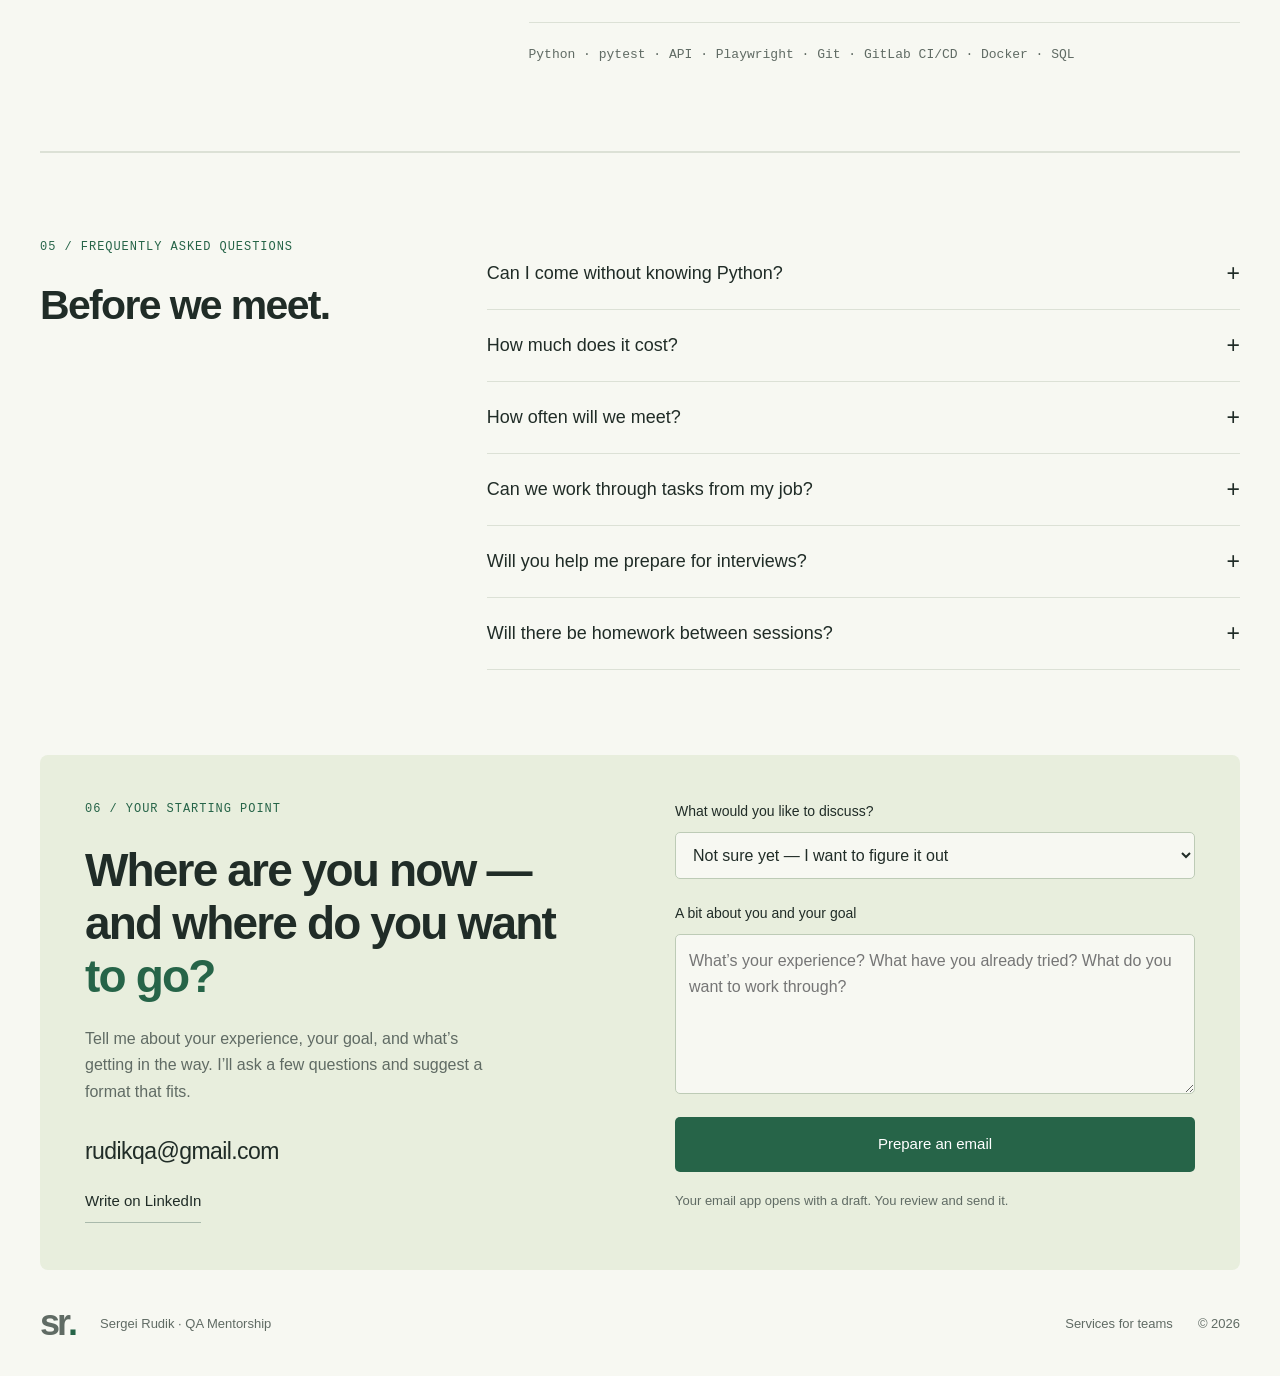
==== commit 1f1dac4c: "Add multilingual SEO metadata, service schema and sitemaps" ====
--- a/en/index.html
+++ b/en/index.html
@@ -2,37 +2,26 @@
 <html lang="en">
 <head>
 <meta charset="utf-8"><meta name="viewport" content="width=device-width, initial-scale=1">
-<title>QA and Python Test Automation Mentor — Sergei Rudik</title>
-<meta name="description" content="One-to-one mentorship in QA, Python, pytest, and AI tools. Task walkthroughs, automated test reviews, and a growth plan with Sergei Rudik, Senior QA Engineer and former SkillFactory mentor.">
+<title>QA &amp; Python Test Automation Mentor — Sergei Rudik</title>
+<meta name="description" content="One-to-one QA mentorship: testing fundamentals, Python, pytest, code reviews, CI/CD, and interview preparation. A practical plan tailored to your goals.">
 <meta name="theme-color" content="#f7f8f2"><link rel="canonical" href="https://mentor.rudik.dev/en/">
 <link rel="alternate" hreflang="ru" href="https://mentor.rudik.dev/"><link rel="alternate" hreflang="en" href="https://mentor.rudik.dev/en/"><link rel="alternate" hreflang="x-default" href="https://mentor.rudik.dev/">
 <meta property="og:title" content="Your next step in QA — with a clear plan"><meta property="og:description" content="Mentorship in QA and Python test automation. Practice, feedback, and support from Sergei Rudik."><meta property="og:type" content="website"><meta property="og:url" content="https://mentor.rudik.dev/en/"><meta property="og:locale" content="en_US"><meta property="og:locale:alternate" content="ru_RU">
 <link rel="icon" href="data:image/svg+xml,%3Csvg xmlns='http://www.w3.org/2000/svg' viewBox='0 0 64 64'%3E%3Crect width='64' height='64' rx='14' fill='%23266448'/%3E%3Ctext x='10' y='44' font-family='Arial' font-size='34' font-weight='bold' fill='%23dcf59b'%3Esr%3C/text%3E%3C/svg%3E"><link rel="stylesheet" href="../assets/styles.css"><script src="../assets/main.js" defer></script>
-<script>
-(function () {
-  var url = new URL(location.href), valid = function (v) { return v === 'ru' || v === 'en'; };
-  var explicit = url.searchParams.get('lang'), preferred = null;
-  if (valid(explicit)) {
-    preferred = explicit;
-    try { localStorage.setItem('lang', preferred); } catch (_) {}
-    try { document.cookie = 'lang=' + preferred + ';path=/;max-age=31536000;SameSite=Lax' + (location.protocol === 'https:' ? ';Secure' : '') + (/(^|\.)rudik\.dev$/.test(location.hostname) ? ';domain=rudik.dev' : ''); } catch (_) {}
-    url.searchParams.delete('lang');
-    try { history.replaceState(null, '', url.pathname + url.search + url.hash); } catch (_) {}
-  } else {
-    try { var cookie = /(?:^|;\s*)lang=([^;]+)/.exec(document.cookie); if (cookie && valid(cookie[1])) preferred = cookie[1]; } catch (_) {}
-    if (!preferred) { try { var saved = localStorage.getItem('lang'); if (valid(saved)) preferred = saved; } catch (_) {} }
-  }
-  var current = document.documentElement.lang;
-  if (!preferred) preferred = current === 'en' ? 'en' : (/^en(?:-|_|$)/i.test((navigator.languages || [])[0] || navigator.language || '') ? 'en' : 'ru');
-  if (preferred !== current) location.replace((preferred === 'en' ? '/en/' : '/') + url.search + url.hash);
-})();
-</script>
+
+<meta name="robots" content="index,follow,max-image-preview:large">
+<meta name="author" content="Sergei Rudik">
+<meta name="twitter:card" content="summary">
+<meta name="twitter:title" content="QA &amp; Python Test Automation Mentor — Sergei Rudik">
+<meta name="twitter:description" content="One-to-one QA mentorship: testing fundamentals, Python, pytest, code reviews, CI/CD, and interview preparation. A practical plan tailored to your goals.">
+<script type="application/ld+json">{"@context":"https://schema.org","@graph":[{"@type":"Person","@id":"https://rudik.dev/#sergei-rudik","name":"Sergei Rudik","url":"https://rudik.dev/","jobTitle":"Senior Quality Assurance Engineer","sameAs":["https://www.linkedin.com/in/sergei-rudik","https://github.com/sergeyrudik","https://medium.com/@rudikqa"]},{"@type":"WebSite","@id":"https://mentor.rudik.dev/#website","url":"https://mentor.rudik.dev/","name":"QA Mentorship — Sergei Rudik","inLanguage":["ru","en"],"publisher":{"@id":"https://rudik.dev/#sergei-rudik"}},{"@type":"WebPage","@id":"https://mentor.rudik.dev/en/#webpage","url":"https://mentor.rudik.dev/en/","name":"QA & Python Test Automation Mentor — Sergei Rudik","description":"One-to-one QA mentorship: testing fundamentals, Python, pytest, code reviews, CI/CD, and interview preparation. A practical plan tailored to your goals.","inLanguage":"en","isPartOf":{"@id":"https://mentor.rudik.dev/#website"},"about":{"@id":"https://rudik.dev/#sergei-rudik"},"mainEntity":{"@type":"ItemList","itemListElement":[{"@type":"ListItem","position":1,"item":{"@id":"https://mentor.rudik.dev/en/#offering-1"}},{"@type":"ListItem","position":2,"item":{"@id":"https://mentor.rudik.dev/en/#offering-2"}},{"@type":"ListItem","position":3,"item":{"@id":"https://mentor.rudik.dev/en/#offering-3"}},{"@type":"ListItem","position":4,"item":{"@id":"https://mentor.rudik.dev/en/#offering-4"}}]}},{"@type":"Service","@id":"https://mentor.rudik.dev/en/#offering-1","name":"QA consultation","serviceType":"QA consultation","url":"https://mentor.rudik.dev/en/#formats","provider":{"@id":"https://rudik.dev/#sergei-rudik"},"availableChannel":{"@type":"ServiceChannel","serviceUrl":"https://mentor.rudik.dev/en/#contact"}},{"@type":"Service","@id":"https://mentor.rudik.dev/en/#offering-2","name":"Automated test code review","serviceType":"Automated test code review","url":"https://mentor.rudik.dev/en/#formats","provider":{"@id":"https://rudik.dev/#sergei-rudik"},"availableChannel":{"@type":"ServiceChannel","serviceUrl":"https://mentor.rudik.dev/en/#contact"}},{"@type":"Service","@id":"https://mentor.rudik.dev/en/#offering-3","name":"Individual QA mentorship","serviceType":"Individual QA mentorship","url":"https://mentor.rudik.dev/en/#formats","provider":{"@id":"https://rudik.dev/#sergei-rudik"},"availableChannel":{"@type":"ServiceChannel","serviceUrl":"https://mentor.rudik.dev/en/#contact"}},{"@type":"Service","@id":"https://mentor.rudik.dev/en/#offering-4","name":"QA team workshop","serviceType":"QA team workshop","url":"https://mentor.rudik.dev/en/#formats","provider":{"@id":"https://rudik.dev/#sergei-rudik"},"availableChannel":{"@type":"ServiceChannel","serviceUrl":"https://mentor.rudik.dev/en/#contact"}}]}</script>
 </head>
 <body>
 <a class="skip" href="#main">Skip to content</a>
-<header class="wrap header"><a class="brand" href="/en/" aria-label="Sergei Rudik — home">sr<span>.</span><small>QA / MENTORSHIP</small></a><nav aria-label="Primary"><a href="#topics">Topics</a><a href="#formats">Formats</a><a href="#about">About</a></nav><div class="header-actions"><nav class="lang" aria-label="Language"><a href="/?lang=ru" hreflang="ru" lang="ru">RU</a><a href="/en/?lang=en" hreflang="en" lang="en" aria-current="page">EN</a></nav><a class="button small" href="#contact">Discuss your goal</a></div></header>
+<header class="wrap header"><a class="brand" href="/en/" aria-label="Sergei Rudik — home">sr<span>.</span><small>QA / MENTORSHIP</small></a><nav aria-label="Primary"><a href="#topics">Topics</a><a href="#formats">Formats</a><a href="#about">About</a></nav><div class="header-actions"><nav class="lang" aria-label="Language"><a href="/" hreflang="ru" lang="ru">RU</a><a href="/en/" hreflang="en" lang="en" aria-current="page">EN</a></nav><a class="button small" href="#contact">Discuss your goal</a></div></header>
+<aside class="wrap language-suggestion" aria-label="Language preference" hidden></aside>
 <main id="main">
-<section class="wrap hero mentor-hero"><div><p class="eyebrow">ONE-TO-ONE QA MENTORSHIP</p><h1>Your next<br> step in QA.<br> <span>With a clear plan<br> and support.</span></h1><p class="intro">I can help you learn QA fundamentals, move into Python test automation, or grow in your current role. We’ll take your goal and turn it into practical steps.</p><div class="actions"><a class="button" href="#contact">Tell me your goal</a><a class="link" href="#formats">Choose a format</a></div><p class="micro">Practice at your level. Feedback that actually helps.</p></div><figure class="mentor-portrait"><img src="../assets/profile-800.webp" srcset="../assets/profile-400.webp 400w, ../assets/profile-800.webp 800w" sizes="(max-width: 700px) 280px, 360px" decoding="async" alt="Sergei Rudik, QA mentor" width="640" height="640" fetchpriority="high"><figcaption><strong>Sergei Rudik</strong><span>Senior Quality Assurance Engineer</span><span>I help you understand — and do it yourself.</span></figcaption></figure></section>
+<section class="wrap hero mentor-hero"><div><p class="eyebrow">ONE-TO-ONE QA MENTORSHIP</p><h1>QA mentorship.<br> Your next step.<br> <span>With a clear plan<br> and support.</span></h1><p class="intro">I can help you learn QA fundamentals, move into Python test automation, or grow in your current role. We’ll take your goal and turn it into practical steps.</p><div class="actions"><a class="button" href="#contact">Tell me your goal</a><a class="link" href="#formats">Choose a format</a></div><p class="micro">Practice at your level. Feedback that actually helps.</p></div><figure class="mentor-portrait"><img src="../assets/profile-800.webp" srcset="../assets/profile-400.webp 400w, ../assets/profile-800.webp 800w" sizes="(max-width: 700px) 280px, 360px" decoding="async" alt="Sergei Rudik, QA mentor" width="640" height="640" fetchpriority="high"><figcaption><strong>Sergei Rudik</strong><span>Senior Quality Assurance Engineer</span><span>I help you understand — and do it yourself.</span></figcaption></figure></section>
 <div class="wrap mentor-strip"><div><strong>Since 2017</strong><p>working in testing</p></div><div><strong>2020–2026</strong><p>mentor at SkillFactory</p></div><div><strong>Product experience</strong><p>currently on the SIEM team at BI.ZONE</p></div></div>
 <section class="wrap section" id="topics"><div class="section-head"><div><p class="eyebrow">01 / WHAT TO COME IN WITH</p><h2>From “Where do I go next?”<br> to “Now I get it.”</h2></div><p>You don’t need to know everything in advance.<br> A problem you want to work through is enough.</p></div><div class="service-grid">
 <article class="service"><div class="card-top"><span>01</span><span>STARTING IN QA</span></div><h3>You’re starting from scratch.<br> You need a path.</h3><p>We’ll cover what a tester does and which skills matter at the start. We’ll build a learning plan and reinforce the basics through practice.</p><ul><li>Test design, checklists, and bug reports</li><li>Web, HTTP, and API fundamentals</li><li>Feedback on practice assignments</li></ul><a class="link" href="#contact" data-topic="Starting in QA from scratch">Map the first step</a></article>
--- a/assets/styles.css
+++ b/assets/styles.css
@@ -19,3 +19,5 @@
 
 /* Keep language controls usable on touch screens and when text is enlarged. */
 .lang a{display:inline-flex;align-items:center;justify-content:center;min-width:32px;min-height:44px}.header{flex-wrap:wrap}.header-actions{max-width:100%;flex-wrap:wrap}.header-actions .button{white-space:normal}button:disabled{opacity:.6;cursor:not-allowed}
+
+.language-suggestion{font-size:14px;padding-block:12px;border-bottom:1px solid var(--line)}.language-suggestion a{text-decoration:underline;text-underline-offset:3px}.language-suggestion[hidden]{display:none}
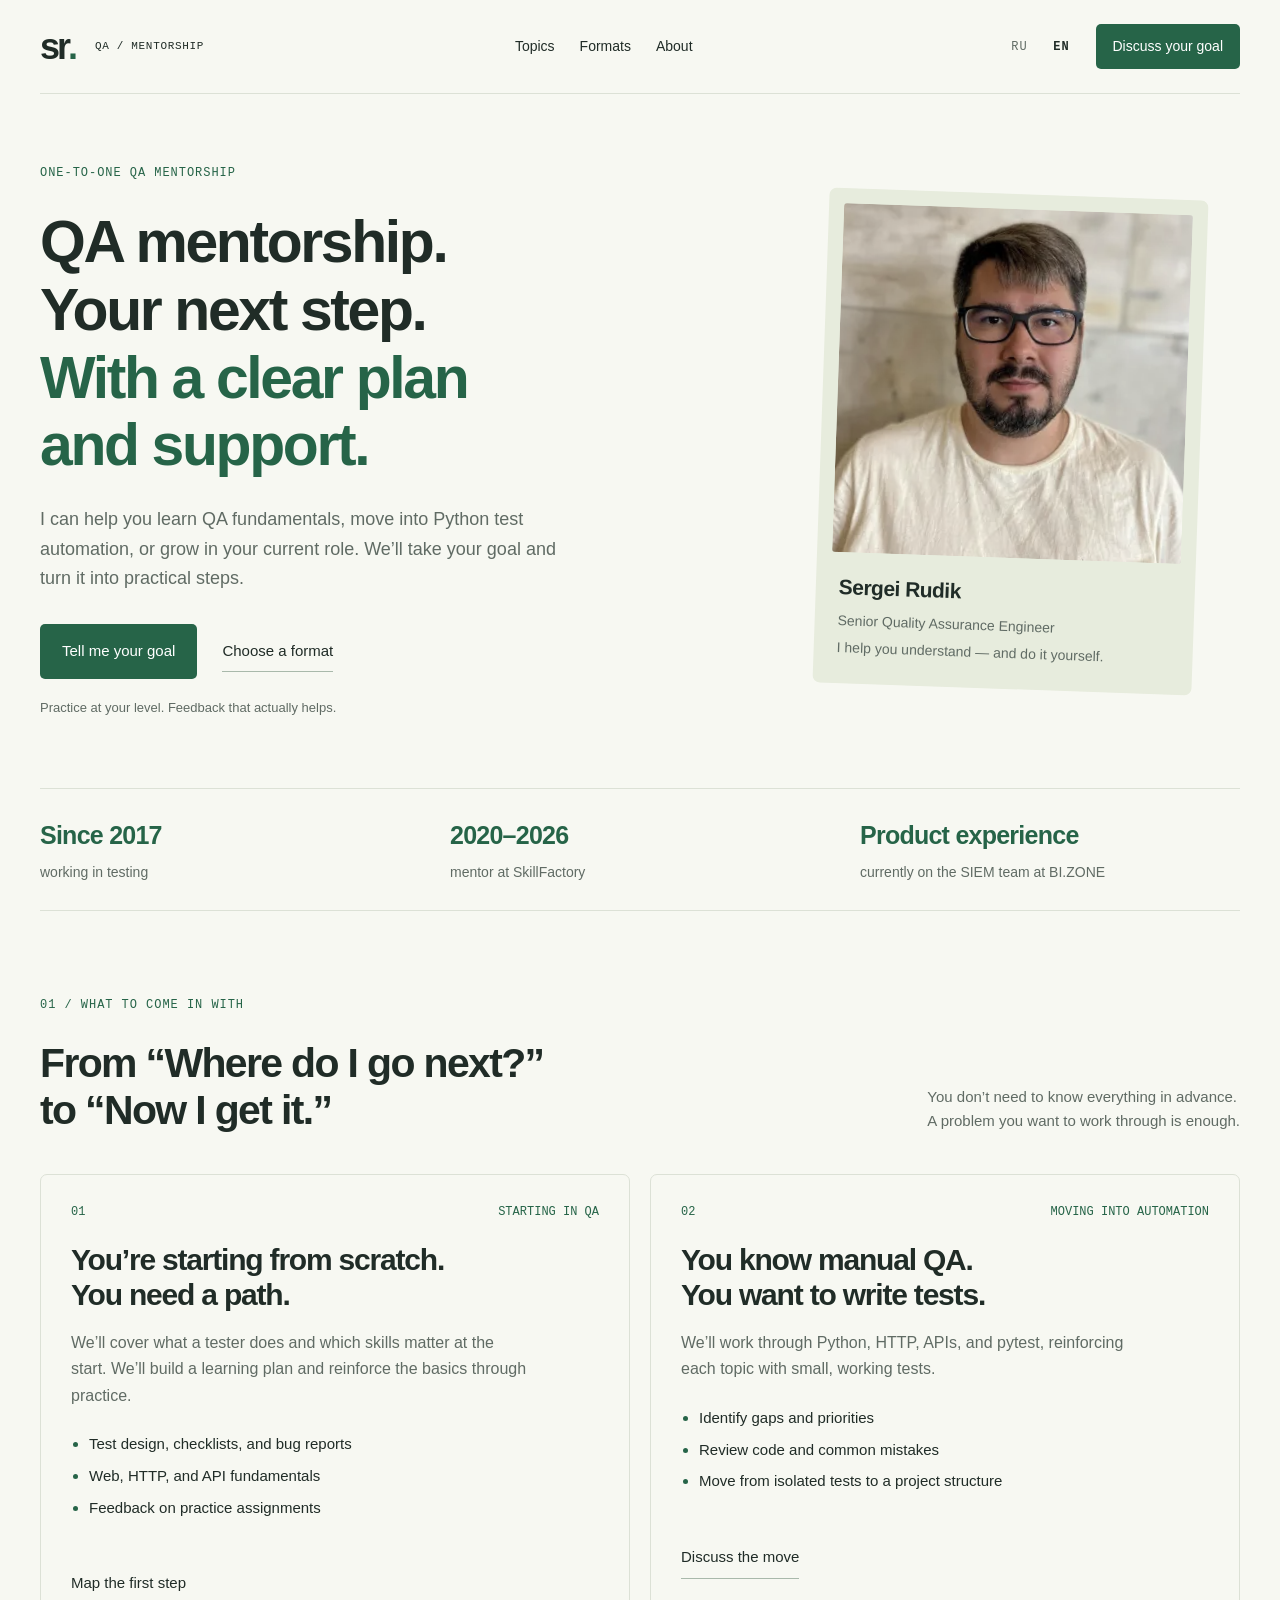
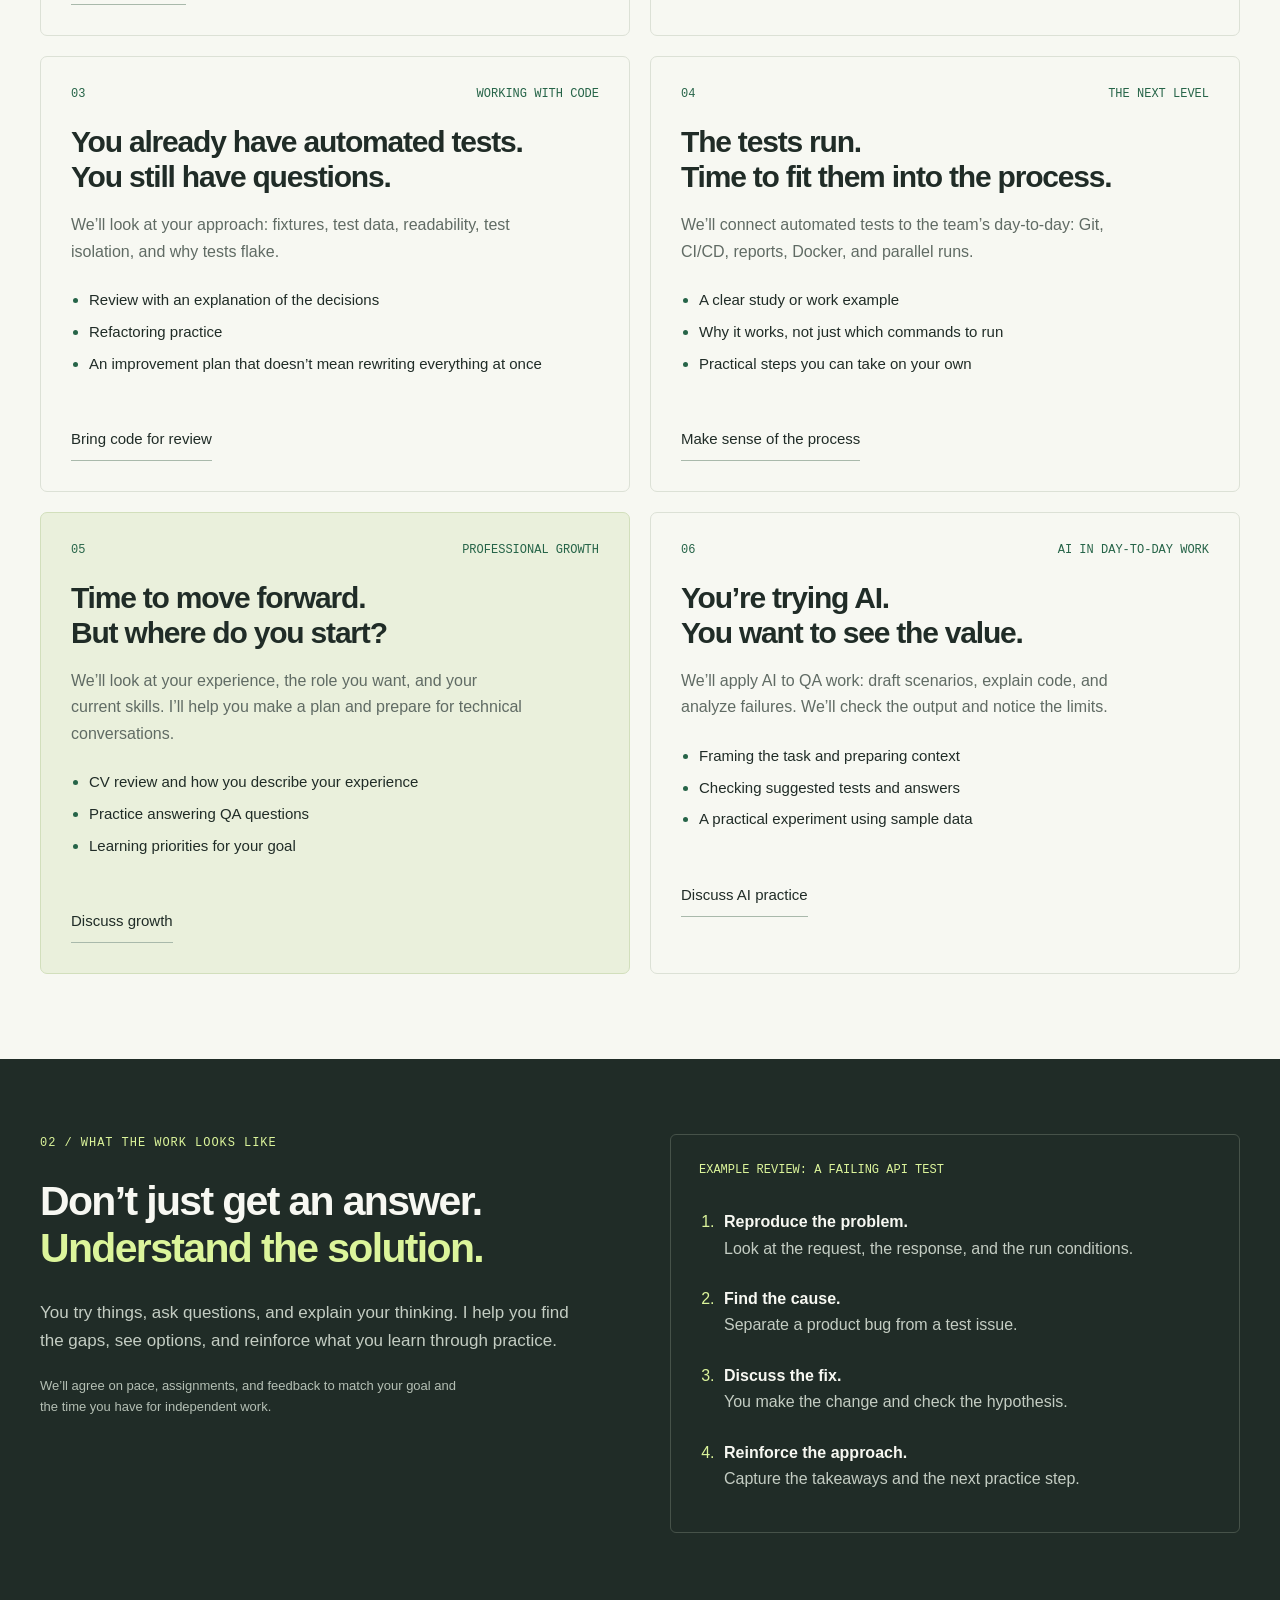
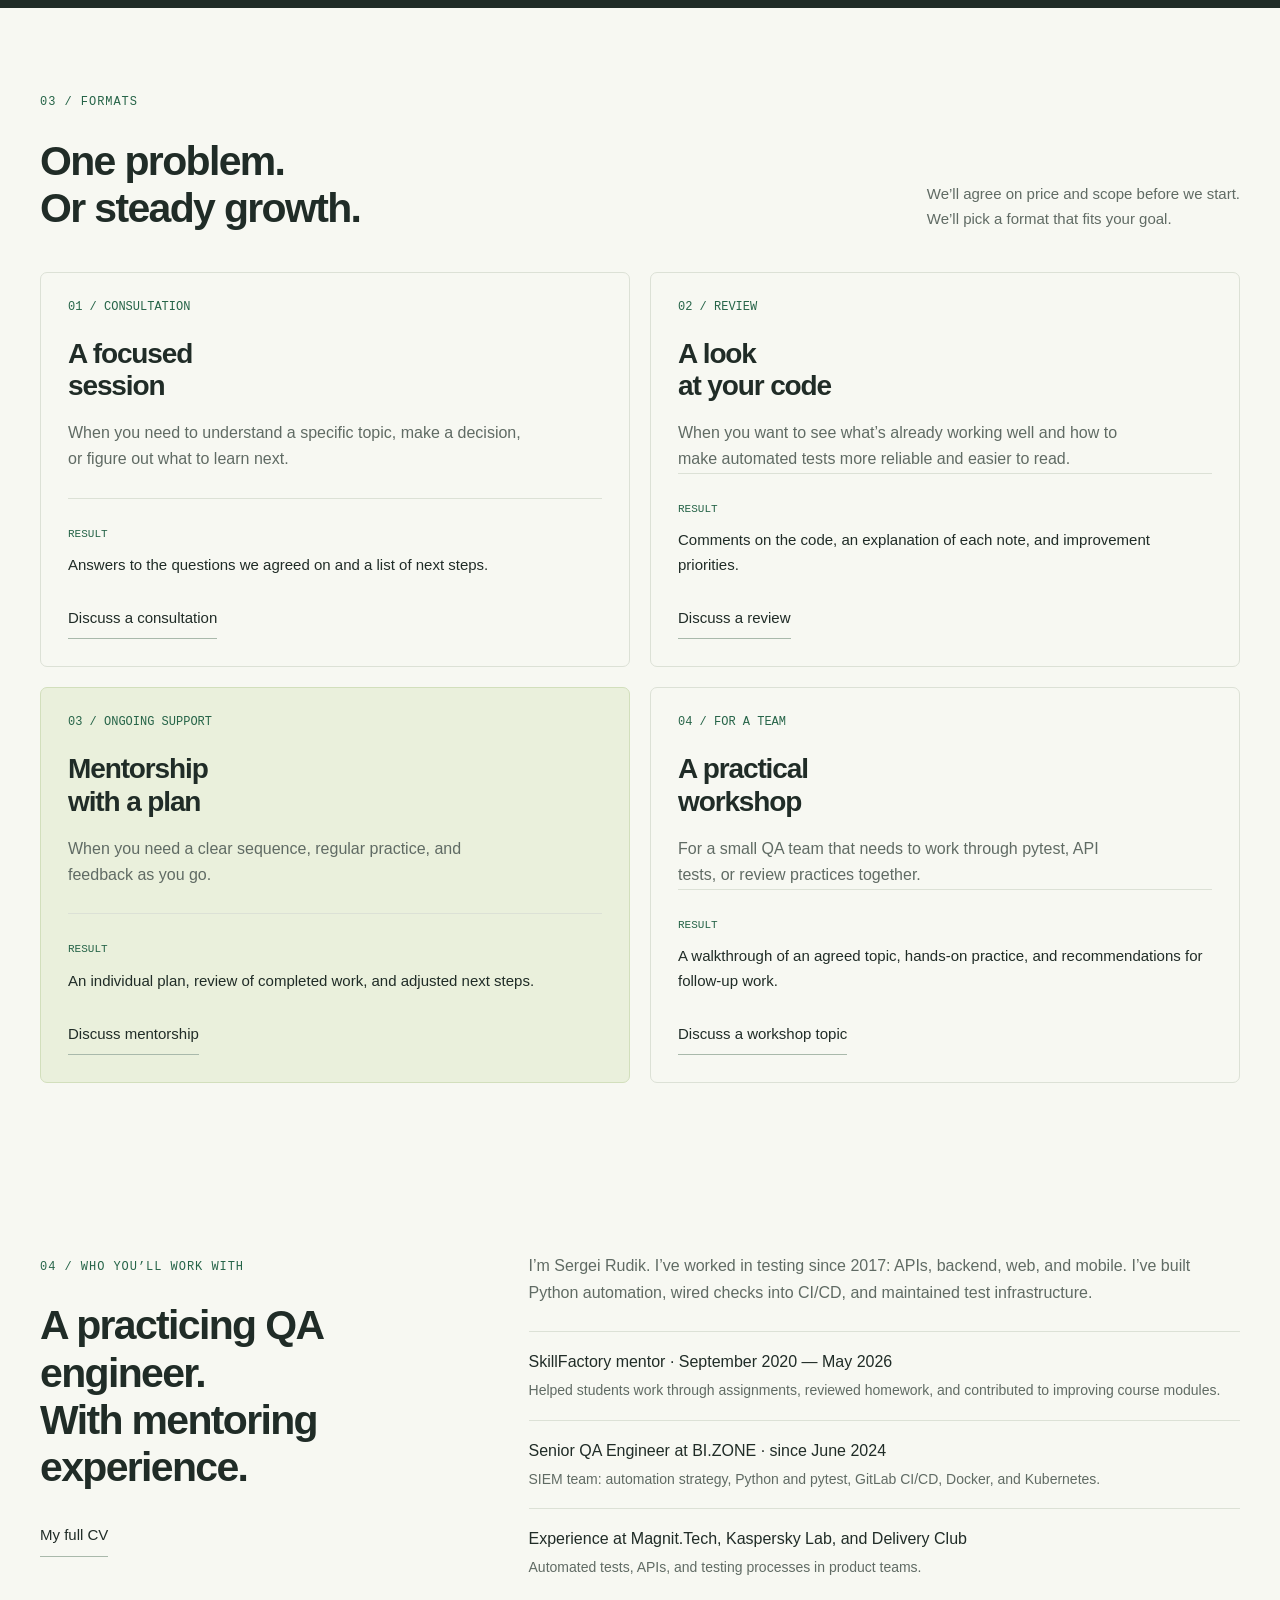
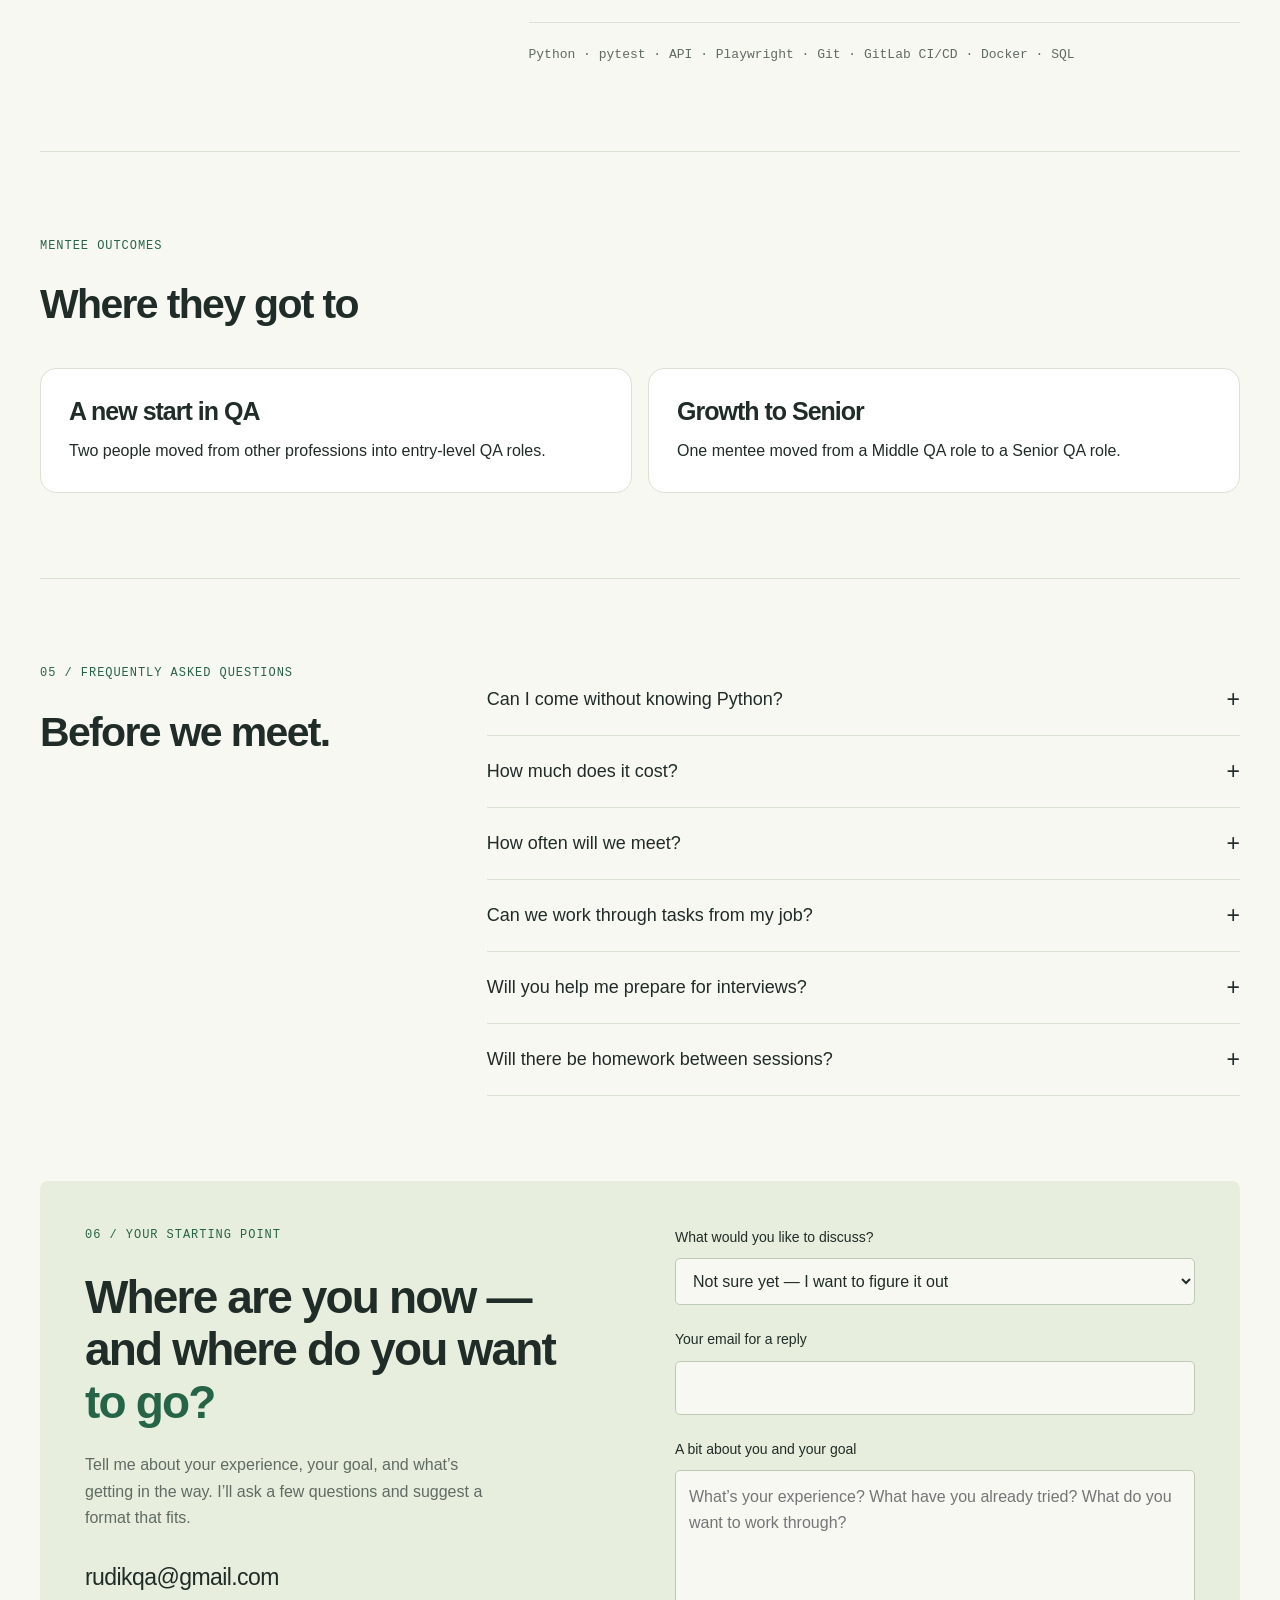
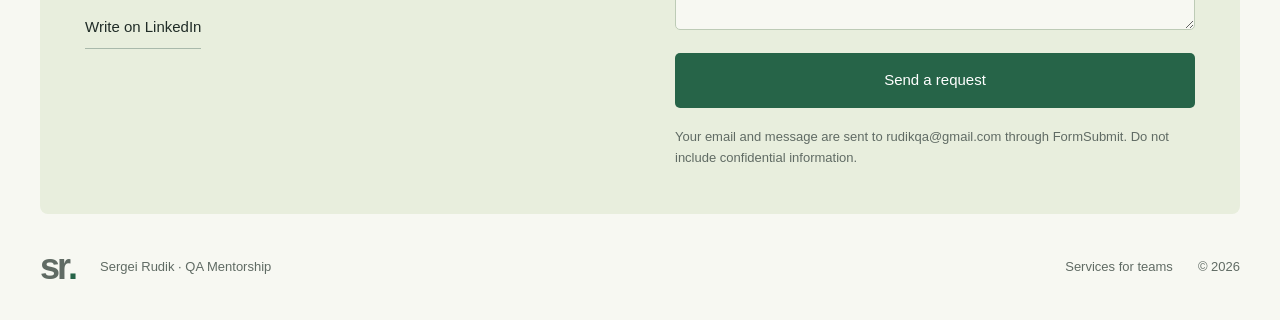
==== commit 668375c9: "Add lead forms and verified case examples" ====
--- a/en/index.html
+++ b/en/index.html
@@ -15,6 +15,8 @@
 <meta name="twitter:title" content="QA &amp; Python Test Automation Mentor — Sergei Rudik">
 <meta name="twitter:description" content="One-to-one QA mentorship: testing fundamentals, Python, pytest, code reviews, CI/CD, and interview preparation. A practical plan tailored to your goals.">
 <script type="application/ld+json">{"@context":"https://schema.org","@graph":[{"@type":"Person","@id":"https://rudik.dev/#sergei-rudik","name":"Sergei Rudik","url":"https://rudik.dev/","jobTitle":"Senior Quality Assurance Engineer","sameAs":["https://www.linkedin.com/in/sergei-rudik","https://github.com/sergeyrudik","https://medium.com/@rudikqa"]},{"@type":"WebSite","@id":"https://mentor.rudik.dev/#website","url":"https://mentor.rudik.dev/","name":"QA Mentorship — Sergei Rudik","inLanguage":["ru","en"],"publisher":{"@id":"https://rudik.dev/#sergei-rudik"}},{"@type":"WebPage","@id":"https://mentor.rudik.dev/en/#webpage","url":"https://mentor.rudik.dev/en/","name":"QA & Python Test Automation Mentor — Sergei Rudik","description":"One-to-one QA mentorship: testing fundamentals, Python, pytest, code reviews, CI/CD, and interview preparation. A practical plan tailored to your goals.","inLanguage":"en","isPartOf":{"@id":"https://mentor.rudik.dev/#website"},"about":{"@id":"https://rudik.dev/#sergei-rudik"},"mainEntity":{"@type":"ItemList","itemListElement":[{"@type":"ListItem","position":1,"item":{"@id":"https://mentor.rudik.dev/en/#offering-1"}},{"@type":"ListItem","position":2,"item":{"@id":"https://mentor.rudik.dev/en/#offering-2"}},{"@type":"ListItem","position":3,"item":{"@id":"https://mentor.rudik.dev/en/#offering-3"}},{"@type":"ListItem","position":4,"item":{"@id":"https://mentor.rudik.dev/en/#offering-4"}}]}},{"@type":"Service","@id":"https://mentor.rudik.dev/en/#offering-1","name":"QA consultation","serviceType":"QA consultation","url":"https://mentor.rudik.dev/en/#formats","provider":{"@id":"https://rudik.dev/#sergei-rudik"},"availableChannel":{"@type":"ServiceChannel","serviceUrl":"https://mentor.rudik.dev/en/#contact"}},{"@type":"Service","@id":"https://mentor.rudik.dev/en/#offering-2","name":"Automated test code review","serviceType":"Automated test code review","url":"https://mentor.rudik.dev/en/#formats","provider":{"@id":"https://rudik.dev/#sergei-rudik"},"availableChannel":{"@type":"ServiceChannel","serviceUrl":"https://mentor.rudik.dev/en/#contact"}},{"@type":"Service","@id":"https://mentor.rudik.dev/en/#offering-3","name":"Individual QA mentorship","serviceType":"Individual QA mentorship","url":"https://mentor.rudik.dev/en/#formats","provider":{"@id":"https://rudik.dev/#sergei-rudik"},"availableChannel":{"@type":"ServiceChannel","serviceUrl":"https://mentor.rudik.dev/en/#contact"}},{"@type":"Service","@id":"https://mentor.rudik.dev/en/#offering-4","name":"QA team workshop","serviceType":"QA team workshop","url":"https://mentor.rudik.dev/en/#formats","provider":{"@id":"https://rudik.dev/#sergei-rudik"},"availableChannel":{"@type":"ServiceChannel","serviceUrl":"https://mentor.rudik.dev/en/#contact"}}]}</script>
+<script src="../assets/analytics.js" defer></script>
+<script async src="https://www.googletagmanager.com/gtag/js?id=G-B4XR81HWTY"></script>
 </head>
 <body>
 <a class="skip" href="#main">Skip to content</a>
@@ -39,7 +41,8 @@
 <article class="service"><div class="card-top"><span>04 / FOR A TEAM</span></div><h3>A practical<br> workshop</h3><p>For a small QA team that needs to work through pytest, API tests, or review practices together.</p><div class="deliverable"><span>RESULT</span><p>A walkthrough of an agreed topic, hands-on practice, and recommendations for follow-up work.</p></div><a class="link" href="#contact" data-topic="Team workshop">Discuss a workshop topic</a></article>
 </div></section>
 <section class="wrap section about mentor-about" id="about"><div><p class="eyebrow">04 / WHO YOU’LL WORK WITH</p><h2>A practicing QA engineer.<br> With mentoring<br> experience.</h2><a class="link" href="https://rudik.dev/" style="margin-top:24px">My full CV</a></div><div><p class="about-copy">I’m Sergei Rudik. I’ve worked in testing since 2017: APIs, backend, web, and mobile. I’ve built Python automation, wired checks into CI/CD, and maintained test infrastructure.</p><ul class="experience-list"><li>SkillFactory mentor · September 2020 — May 2026<span>Helped students work through assignments, reviewed homework, and contributed to improving course modules.</span></li><li>Senior QA Engineer at BI.ZONE · since June 2024<span>SIEM team: automation strategy, Python and pytest, GitLab CI/CD, Docker, and Kubernetes.</span></li><li>Experience at Magnit.Tech, Kaspersky Lab, and Delivery Club<span>Automated tests, APIs, and testing processes in product teams.</span></li></ul><div class="tech">Python · pytest · API · Playwright · Git · GitLab CI/CD · Docker · SQL</div></div></section>
+<section class="wrap section" id="results"><div class="section-head"><div><p class="eyebrow">MENTEE OUTCOMES</p><h2>Where they got to</h2></div></div><div class="case-grid"><article class="case-card"><h3>A new start in QA</h3><p>Two people moved from other professions into entry-level QA roles.</p></article><article class="case-card"><h3>Growth to Senior</h3><p>One mentee moved from a Middle QA role to a Senior QA role.</p></article></div></section>
 <section class="wrap section faq"><div><p class="eyebrow">05 / FREQUENTLY ASKED QUESTIONS</p><h2>Before we meet.</h2></div><div><details><summary>Can I come without knowing Python?</summary><p>Yes. If you already have a manual testing foundation, we’ll start with Python basics and move toward automated tests. If you’re just getting into QA, we’ll first discuss your current level and a suitable path.</p></details><details><summary>How much does it cost?</summary><p>The price depends on the format and scope: a consultation, a review, or ongoing support. After we meet, we’ll agree on the price and the work before sessions start.</p></details><details><summary>How often will we meet?</summary><p>We’ll agree on frequency and length based on your goal, schedule, and time for practice. For a one-off problem, we can start with a single consultation.</p></details><details><summary>Can we work through tasks from my job?</summary><p>Yes, if you have the right to share the materials. Anonymized examples without keys, personal data, or confidential company information work well.</p></details><details><summary>Will you help me prepare for interviews?</summary><p>We can review your experience and CV, practice technical questions, and identify topics to study. Whether you get the job depends on your skills, the role requirements, and the employer’s decision.</p></details><details><summary>Will there be homework between sessions?</summary><p>In ongoing mentorship — if we agree on it. We’ll pick practice you can actually finish and review the result. We’ll agree on timing and the feedback channel in advance.</p></details></div></section>
-<section class="wrap contact mentor-contact" id="contact"><div><p class="eyebrow">06 / YOUR STARTING POINT</p><h2>Where are you now —<br> and where do you want<br> <span>to go?</span></h2><p>Tell me about your experience, your goal, and what’s getting in the way. I’ll ask a few questions and suggest a format that fits.</p><a class="email" href="mailto:rudikqa@gmail.com">rudikqa@gmail.com</a><a class="link" href="https://www.linkedin.com/in/sergei-rudik">Write on LinkedIn</a></div><form id="brief"><label for="topic">What would you like to discuss?</label><select id="topic" name="topic"><option>Not sure yet — I want to figure it out</option><option>Starting in QA from scratch</option><option>Moving into automation</option><option>Automated test review</option><option>CI/CD and test infrastructure</option><option>Growth plan and interview prep</option><option>One-off consultation</option><option>Ongoing mentorship</option><option>AI tools for QA</option><option>Team workshop</option></select><label for="task">A bit about you and your goal</label><textarea id="task" name="task" rows="5" maxlength="2000" required placeholder="What’s your experience? What have you already tried? What do you want to work through?"></textarea><button class="button" type="submit" disabled>Prepare an email</button><p class="micro">Your email app opens with a draft. You review and send it.</p><p id="form-status" role="status"></p><noscript><p>Write directly to <a href="mailto:rudikqa@gmail.com">rudikqa@gmail.com</a> and include your experience and goal.</p></noscript></form></section>
+<section class="wrap contact mentor-contact" id="contact"><div><p class="eyebrow">06 / YOUR STARTING POINT</p><h2>Where are you now —<br> and where do you want<br> <span>to go?</span></h2><p>Tell me about your experience, your goal, and what’s getting in the way. I’ll ask a few questions and suggest a format that fits.</p><a class="email" href="mailto:rudikqa@gmail.com">rudikqa@gmail.com</a><a class="link" href="https://www.linkedin.com/in/sergei-rudik">Write on LinkedIn</a></div><form id="brief" action="https://formsubmit.co/rudikqa@gmail.com" method="POST"><input type="hidden" name="_subject" value="QA mentorship — EN inquiry"><input type="hidden" name="_next" value="https://mentor.rudik.dev/en/thanks.html"><input type="text" name="_honey" tabindex="-1" autocomplete="off" aria-hidden="true" style="position:absolute;left:-9999px" value=""><label for="topic">What would you like to discuss?</label><select id="topic" name="topic"><option>Not sure yet — I want to figure it out</option><option>Starting in QA from scratch</option><option>Moving into automation</option><option>Automated test review</option><option>CI/CD and test infrastructure</option><option>Growth plan and interview prep</option><option>One-off consultation</option><option>Ongoing mentorship</option><option>AI tools for QA</option><option>Team workshop</option></select><label for="email">Your email for a reply</label><input id="email" type="email" name="email" autocomplete="email" maxlength="254" required><label for="task">A bit about you and your goal</label><textarea id="task" name="task" rows="5" maxlength="2000" required placeholder="What’s your experience? What have you already tried? What do you want to work through?"></textarea><button class="button" type="submit">Send a request</button><p class="micro">Your email and message are sent to rudikqa@gmail.com through <a href="https://formsubmit.co/" target="_blank" rel="noopener noreferrer">FormSubmit</a>. Do not include confidential information.</p></form></section>
 </main><footer class="wrap"><a class="brand" href="https://rudik.dev/">sr<span>.</span></a><p>Sergei Rudik · QA Mentorship</p><a href="https://qa.rudik.dev/en/">Services for teams</a><span>© 2026</span></footer>
 </body></html>
--- a/assets/styles.css
+++ b/assets/styles.css
@@ -1,4 +1,4 @@
-:root{--paper:#f7f8f2;--ink:#202c27;--muted:#606b64;--green:#266448;--lime:#dcf59b;--line:#dce1d6;--mono:ui-monospace,SFMono-Regular,Consolas,monospace}*{box-sizing:border-box}html{scroll-behavior:smooth;scroll-padding-top:24px}body{margin:0;background:var(--paper);color:var(--ink);font-family:-apple-system,BlinkMacSystemFont,"Segoe UI",sans-serif;font-size:16px;line-height:1.65;-webkit-font-smoothing:antialiased}a{color:inherit;text-decoration:none}a:hover{color:var(--green)}a:focus-visible,button:focus-visible,summary:focus-visible,input:focus-visible,select:focus-visible,textarea:focus-visible{outline:3px solid #4d9464;outline-offset:5px}h1,h2,h3,p{margin:0}h1,h2,h3{letter-spacing:-.04em;line-height:1.15;font-weight:600}h1{font-size:clamp(38px,4.3vw,64px)}h2{font-size:clamp(29px,3.2vw,43px)}h3{font-size:25px}h1 span{color:var(--green)}.wrap{width:min(1200px,100% - 80px);margin-inline:auto}.header{display:flex;align-items:center;justify-content:space-between;gap:25px;padding-block:24px;border-bottom:1px solid var(--line)}.brand{font-size:36px;font-weight:750;line-height:1;letter-spacing:-3px;display:flex;align-items:center}.brand>span{color:var(--green)}.brand small{font-family:var(--mono);font-size:11px;font-weight:400;letter-spacing:.06em;margin-left:20px}nav{display:flex;gap:25px;font-size:14px}.button{display:inline-flex;align-items:center;justify-content:center;background:var(--green);color:#fff;border:0;border-radius:5px;padding:15px 22px;font:inherit;font-size:15px;font-weight:500;cursor:pointer;transition:background .2s,transform .2s}.button:hover{color:white;background:#194c34;transform:translateY(-2px)}.button.small{font-size:14px;padding:11px 17px}.hero{display:grid;grid-template-columns:1.4fr 1fr;gap:65px;padding-block:70px}.eyebrow{font:12px/1.6 var(--mono);letter-spacing:.08em;color:var(--green);margin-bottom:25px}.intro{font-size:18px;max-width:530px;color:var(--muted);margin-top:26px}.actions{display:flex;align-items:center;flex-wrap:wrap;gap:25px;margin-top:30px}.link{display:inline-block;border-bottom:1px solid #a9b9ab;padding-block:8px;font-size:15px}.micro{font-size:13px;color:var(--muted);margin-top:18px}.hero-panel{background:#e9eddf;border:1px solid #d7dfca;border-radius:8px;padding:28px 30px;align-self:center;transform:rotate(1deg)}.panel-top{display:flex;justify-content:space-between;gap:15px;font:11px var(--mono);color:var(--green)}.hero-panel h2{font-size:34px;margin-top:24px}.pipeline{padding:0;list-style:none;margin:30px 0 20px}.pipeline li{display:flex;gap:16px;padding:15px 0;border-top:1px solid #cbd5bf}.pipeline li>span{font:12px var(--mono);padding-top:5px;color:var(--green)}.pipeline strong{font-size:16px;font-weight:550}.pipeline p{font-size:13px;color:var(--muted);margin-top:3px}.panel-footer{font:12px var(--mono);border-top:1px solid #cbd5bf;padding-top:18px;color:var(--green)}.credibility{border-block:1px solid var(--line);padding-block:25px}.credibility p,.credibility small{font-size:12px;color:var(--muted)}.credibility>div{display:flex;flex-wrap:wrap;justify-content:space-between;gap:20px;margin:15px 0}.credibility>div span{font-size:25px;font-weight:600;letter-spacing:-.04em}.section{padding-block:85px}.section-head{display:flex;justify-content:space-between;align-items:flex-end;gap:35px;margin-bottom:40px}.section-head>p{max-width:340px;color:var(--muted);font-size:15px}.service-grid{display:grid;grid-template-columns:1fr 1fr;gap:20px}.service{border:1px solid var(--line);border-radius:7px;padding:30px;display:flex;flex-direction:column}.card-top{display:flex;justify-content:space-between;gap:14px;font:12px var(--mono);color:var(--green);margin-bottom:24px}.tag{font-size:11px;text-align:right}.service h3{font-size:30px;margin-bottom:18px}.service>p{color:var(--muted);max-width:460px}.service ul{padding-left:18px;margin:23px 0;font-size:15px}.service li+li{margin-top:7px}.service li::marker{color:var(--green)}.deliverable{border-top:1px solid var(--line);padding-top:20px;margin-top:auto}.deliverable>span{font:11px var(--mono);color:var(--green)}.deliverable p{margin-top:8px;font-size:15px}.service>.link{align-self:flex-start;margin-top:20px}.service.accent{background:#eaf0dc;border-color:#d2dfbc}.ai-section{background:var(--ink);color:var(--paper);padding-block:75px}.ai-layout{display:grid;grid-template-columns:1fr 1fr;gap:75px}.ai-section .eyebrow,.ai-section h2 span{color:var(--lime)}.ai-section .intro{color:#c4cdc3;font-size:17px}.button.light{background:var(--lime);color:var(--ink);margin-top:30px}.button.light:hover{background:#c9e780}.ai-note{font-size:13px;color:#b4bfb4;max-width:430px;margin-top:20px}.ai-cases article{display:flex;gap:20px;padding:25px 0;border-top:1px solid #465249}.ai-cases article>span{font:12px var(--mono);color:var(--lime);padding-top:5px}.ai-cases h3{font-size:22px}.ai-cases p{color:#c4cdc3;font-size:15px;margin-top:10px}.ai-cases .ai-rule{font-size:13px;background:#2d3b32;border-radius:4px;padding:18px}.about{display:grid;grid-template-columns:1fr 2fr;gap:70px;border-bottom:1px solid var(--line)}.profile img{display:block;width:100%;max-width:280px;height:auto;aspect-ratio:1;object-fit:cover;border-radius:6px;filter:saturate(.6)}.profile>p{font-size:20px;line-height:1.5;margin-top:20px;font-weight:600}.profile span{display:block;font-size:13px;color:var(--muted);font-weight:400}.profile .link{margin-top:12px}.about-copy{color:var(--muted);margin-top:25px}.metrics{display:grid;grid-template-columns:1fr 1fr 1.3fr;gap:22px;margin-top:35px}.metrics strong{font-size:36px;font-weight:550;letter-spacing:-.045em;color:var(--green)}.metrics p{font-size:14px;color:var(--muted);margin-top:5px}.tech{font:13px/1.8 var(--mono);border-top:1px solid var(--line);padding-top:20px;margin-top:25px;color:var(--muted)}.steps{display:grid;grid-template-columns:repeat(4,1fr);gap:30px}.steps article{border-top:2px solid var(--green);padding-top:22px}.steps span{font:11px var(--mono);color:var(--green)}.steps h3{font-size:21px;margin-top:18px}.steps p{font-size:15px;color:var(--muted);margin-top:13px}.faq{display:grid;grid-template-columns:1fr 2fr;gap:70px;border-top:1px solid var(--line)}details{border-bottom:1px solid var(--line)}summary{cursor:pointer;list-style:none;font-size:18px;line-height:1.5;padding:22px 30px 22px 0;position:relative}summary::-webkit-details-marker{display:none}summary::after{content:'+';position:absolute;right:0;font-size:23px;font-weight:400;top:18px}details[open] summary::after{content:'−'}details>p{padding-bottom:25px;color:var(--muted);font-size:15px}.contact{background:#e8eedd;border-radius:8px;padding:45px;display:grid;grid-template-columns:1fr 1fr;gap:70px}.contact h2 span{color:var(--green)}.contact>div>p:not(.eyebrow){margin-top:23px;color:var(--muted);max-width:400px}.email{display:block;font-size:23px;margin-top:28px;letter-spacing:-.025em}.contact .link{margin-top:10px}form{align-self:center}label{display:block;font-size:14px;margin-bottom:9px}select,textarea{display:block;width:100%;background:var(--paper);border:1px solid #bdcbb6;border-radius:5px;padding:13px;color:var(--ink);font:inherit;font-size:16px;margin-bottom:23px}textarea{resize:vertical;min-height:140px}form .button{width:100%}#form-status{font-size:14px;color:var(--green);margin-top:14px}footer{display:flex;align-items:center;gap:25px;padding-block:35px;font-size:13px;color:var(--muted)}footer>a:nth-last-child(2){margin-left:auto}.skip{position:fixed;z-index:10;top:10px;left:10px;background:var(--ink);color:white;padding:10px 20px;transform:translateY(-150%)}.skip:focus{transform:translateY(0);color:white}::selection{background:var(--lime);color:var(--ink)}
+:root{--paper:#f7f8f2;--ink:#202c27;--muted:#606b64;--green:#266448;--lime:#dcf59b;--line:#dce1d6;--mono:ui-monospace,SFMono-Regular,Consolas,monospace}*{box-sizing:border-box}html{scroll-behavior:smooth;scroll-padding-top:24px}body{margin:0;background:var(--paper);color:var(--ink);font-family:-apple-system,BlinkMacSystemFont,"Segoe UI",sans-serif;font-size:16px;line-height:1.65;-webkit-font-smoothing:antialiased}a{color:inherit;text-decoration:none}a:hover{color:var(--green)}a:focus-visible,button:focus-visible,summary:focus-visible,input:focus-visible,select:focus-visible,textarea:focus-visible{outline:3px solid #4d9464;outline-offset:5px}h1,h2,h3,p{margin:0}h1,h2,h3{letter-spacing:-.04em;line-height:1.15;font-weight:600}h1{font-size:clamp(38px,4.3vw,64px)}h2{font-size:clamp(29px,3.2vw,43px)}h3{font-size:25px}h1 span{color:var(--green)}.wrap{width:min(1200px,100% - 80px);margin-inline:auto}.header{display:flex;align-items:center;justify-content:space-between;gap:25px;padding-block:24px;border-bottom:1px solid var(--line)}.brand{font-size:36px;font-weight:750;line-height:1;letter-spacing:-3px;display:flex;align-items:center}.brand>span{color:var(--green)}.brand small{font-family:var(--mono);font-size:11px;font-weight:400;letter-spacing:.06em;margin-left:20px}nav{display:flex;gap:25px;font-size:14px}.button{display:inline-flex;align-items:center;justify-content:center;background:var(--green);color:#fff;border:0;border-radius:5px;padding:15px 22px;font:inherit;font-size:15px;font-weight:500;cursor:pointer;transition:background .2s,transform .2s}.button:hover{color:white;background:#194c34;transform:translateY(-2px)}.button.small{font-size:14px;padding:11px 17px}.hero{display:grid;grid-template-columns:1.4fr 1fr;gap:65px;padding-block:70px}.eyebrow{font:12px/1.6 var(--mono);letter-spacing:.08em;color:var(--green);margin-bottom:25px}.intro{font-size:18px;max-width:530px;color:var(--muted);margin-top:26px}.actions{display:flex;align-items:center;flex-wrap:wrap;gap:25px;margin-top:30px}.link{display:inline-block;border-bottom:1px solid #a9b9ab;padding-block:8px;font-size:15px}.micro{font-size:13px;color:var(--muted);margin-top:18px}.hero-panel{background:#e9eddf;border:1px solid #d7dfca;border-radius:8px;padding:28px 30px;align-self:center;transform:rotate(1deg)}.panel-top{display:flex;justify-content:space-between;gap:15px;font:11px var(--mono);color:var(--green)}.hero-panel h2{font-size:34px;margin-top:24px}.pipeline{padding:0;list-style:none;margin:30px 0 20px}.pipeline li{display:flex;gap:16px;padding:15px 0;border-top:1px solid #cbd5bf}.pipeline li>span{font:12px var(--mono);padding-top:5px;color:var(--green)}.pipeline strong{font-size:16px;font-weight:550}.pipeline p{font-size:13px;color:var(--muted);margin-top:3px}.panel-footer{font:12px var(--mono);border-top:1px solid #cbd5bf;padding-top:18px;color:var(--green)}.credibility{border-block:1px solid var(--line);padding-block:25px}.credibility p,.credibility small{font-size:12px;color:var(--muted)}.credibility>div{display:flex;flex-wrap:wrap;justify-content:space-between;gap:20px;margin:15px 0}.credibility>div span{font-size:25px;font-weight:600;letter-spacing:-.04em}.section{padding-block:85px}.section-head{display:flex;justify-content:space-between;align-items:flex-end;gap:35px;margin-bottom:40px}.section-head>p{max-width:340px;color:var(--muted);font-size:15px}.service-grid{display:grid;grid-template-columns:1fr 1fr;gap:20px}.service{border:1px solid var(--line);border-radius:7px;padding:30px;display:flex;flex-direction:column}.card-top{display:flex;justify-content:space-between;gap:14px;font:12px var(--mono);color:var(--green);margin-bottom:24px}.tag{font-size:11px;text-align:right}.service h3{font-size:30px;margin-bottom:18px}.service>p{color:var(--muted);max-width:460px}.service ul{padding-left:18px;margin:23px 0;font-size:15px}.service li+li{margin-top:7px}.service li::marker{color:var(--green)}.deliverable{border-top:1px solid var(--line);padding-top:20px;margin-top:auto}.deliverable>span{font:11px var(--mono);color:var(--green)}.deliverable p{margin-top:8px;font-size:15px}.service>.link{align-self:flex-start;margin-top:20px}.service.accent{background:#eaf0dc;border-color:#d2dfbc}.ai-section{background:var(--ink);color:var(--paper);padding-block:75px}.ai-layout{display:grid;grid-template-columns:1fr 1fr;gap:75px}.ai-section .eyebrow,.ai-section h2 span{color:var(--lime)}.ai-section .intro{color:#c4cdc3;font-size:17px}.button.light{background:var(--lime);color:var(--ink);margin-top:30px}.button.light:hover{background:#c9e780}.ai-note{font-size:13px;color:#b4bfb4;max-width:430px;margin-top:20px}.ai-cases article{display:flex;gap:20px;padding:25px 0;border-top:1px solid #465249}.ai-cases article>span{font:12px var(--mono);color:var(--lime);padding-top:5px}.ai-cases h3{font-size:22px}.ai-cases p{color:#c4cdc3;font-size:15px;margin-top:10px}.ai-cases .ai-rule{font-size:13px;background:#2d3b32;border-radius:4px;padding:18px}.about{display:grid;grid-template-columns:1fr 2fr;gap:70px;border-bottom:1px solid var(--line)}.profile img{display:block;width:100%;max-width:280px;height:auto;aspect-ratio:1;object-fit:cover;border-radius:6px;filter:saturate(.6)}.profile>p{font-size:20px;line-height:1.5;margin-top:20px;font-weight:600}.profile span{display:block;font-size:13px;color:var(--muted);font-weight:400}.profile .link{margin-top:12px}.about-copy{color:var(--muted);margin-top:25px}.metrics{display:grid;grid-template-columns:1fr 1fr 1.3fr;gap:22px;margin-top:35px}.metrics strong{font-size:36px;font-weight:550;letter-spacing:-.045em;color:var(--green)}.metrics p{font-size:14px;color:var(--muted);margin-top:5px}.tech{font:13px/1.8 var(--mono);border-top:1px solid var(--line);padding-top:20px;margin-top:25px;color:var(--muted)}.steps{display:grid;grid-template-columns:repeat(4,1fr);gap:30px}.steps article{border-top:2px solid var(--green);padding-top:22px}.steps span{font:11px var(--mono);color:var(--green)}.steps h3{font-size:21px;margin-top:18px}.steps p{font-size:15px;color:var(--muted);margin-top:13px}.faq{display:grid;grid-template-columns:1fr 2fr;gap:70px;border-top:1px solid var(--line)}details{border-bottom:1px solid var(--line)}summary{cursor:pointer;list-style:none;font-size:18px;line-height:1.5;padding:22px 30px 22px 0;position:relative}summary::-webkit-details-marker{display:none}summary::after{content:'+';position:absolute;right:0;font-size:23px;font-weight:400;top:18px}details[open] summary::after{content:'−'}details>p{padding-bottom:25px;color:var(--muted);font-size:15px}.contact{background:#e8eedd;border-radius:8px;padding:45px;display:grid;grid-template-columns:1fr 1fr;gap:70px}.contact h2 span{color:var(--green)}.contact>div>p:not(.eyebrow){margin-top:23px;color:var(--muted);max-width:400px}.email{display:block;font-size:23px;margin-top:28px;letter-spacing:-.025em}.contact .link{margin-top:10px}form{align-self:center}label{display:block;font-size:14px;margin-bottom:9px}select,textarea,input[type=email]{display:block;width:100%;background:var(--paper);border:1px solid #bdcbb6;border-radius:5px;padding:13px;color:var(--ink);font:inherit;font-size:16px;margin-bottom:23px}textarea{resize:vertical;min-height:140px}form .button{width:100%}#form-status{font-size:14px;color:var(--green);margin-top:14px}footer{display:flex;align-items:center;gap:25px;padding-block:35px;font-size:13px;color:var(--muted)}footer>a:nth-last-child(2){margin-left:auto}.skip{position:fixed;z-index:10;top:10px;left:10px;background:var(--ink);color:white;padding:10px 20px;transform:translateY(-150%)}.skip:focus{transform:translateY(0);color:white}::selection{background:var(--lime);color:var(--ink)}
 @media(max-width:1000px){.wrap{width:calc(100% - 48px)}.brand small{display:none}.hero{gap:35px}.hero-panel{padding:24px}.hero-panel h2{font-size:29px}.ai-layout,.about,.faq,.contact{gap:35px}.metrics{gap:12px}.metrics strong{font-size:28px}.steps{grid-template-columns:1fr 1fr}.contact{padding:30px}}
 @media(max-width:700px){.wrap{width:calc(100% - 36px)}.header{gap:12px;padding-block:18px}nav{display:none}.hero{grid-template-columns:1fr;padding-block:40px;gap:35px}h1{font-size:clamp(35px,7.8vw,52px)}.intro{font-size:17px}.hero-panel{transform:none}.hero-panel h2 br{display:none}.hero-panel h2{font-size:29px}.pipeline{display:grid;grid-template-columns:1fr 1fr;gap:0 15px}.pipeline li{gap:9px}.pipeline strong{font-size:14px}.pipeline p{font-size:13px}.panel-top{font-size:10px}.credibility>div{justify-content:flex-start;gap:12px 25px}.credibility>div span{font-size:21px}.section{padding-block:50px}.section-head{display:block;margin-bottom:27px}.section-head>p{margin-top:20px}.section-head>p br{display:none}.service-grid,.ai-layout,.about,.faq,.contact{grid-template-columns:1fr}.service{padding:25px}.ai-section{padding-block:45px}.ai-layout{gap:30px}.about{gap:35px}.profile{display:grid;grid-template-columns:100px 1fr;gap:0 20px;align-items:center}.profile img{grid-row:1/3}.profile>p{margin-top:0}.profile .link{justify-self:start;margin-top:0}.metrics{gap:13px}.metrics strong{font-size:27px}.metrics p{font-size:12px}.steps{gap:28px 20px}.steps h3{font-size:20px}.steps p{font-size:14px}.faq{gap:10px}.contact{padding:27px;gap:35px}.contact h2 br{display:none}.email{font-size:22px}footer{flex-wrap:wrap;gap:16px;font-size:12px}footer>a:nth-last-child(2){margin-left:0}footer>span{margin-left:auto}.eyebrow{margin-bottom:18px;font-size:11px}}
 @media(prefers-reduced-motion:reduce){html{scroll-behavior:auto}*{transition:none!important}}
@@ -21,3 +21,6 @@
 .lang a{display:inline-flex;align-items:center;justify-content:center;min-width:32px;min-height:44px}.header{flex-wrap:wrap}.header-actions{max-width:100%;flex-wrap:wrap}.header-actions .button{white-space:normal}button:disabled{opacity:.6;cursor:not-allowed}
 
 .language-suggestion{font-size:14px;padding-block:12px;border-bottom:1px solid var(--line)}.language-suggestion a{text-decoration:underline;text-underline-offset:3px}.language-suggestion[hidden]{display:none}
+
+/* Case studies and lead form */
+.case-grid{display:grid;grid-template-columns:repeat(2,minmax(0,1fr));gap:16px}.case-card{border:1px solid var(--line);border-radius:16px;padding:28px;background:var(--surface,#fff)}.case-card h3{margin:0 0 12px}.case-card p{margin:0;line-height:1.65}.contact input[type=email]{width:100%}@media(max-width:700px){.case-grid{grid-template-columns:1fr}}
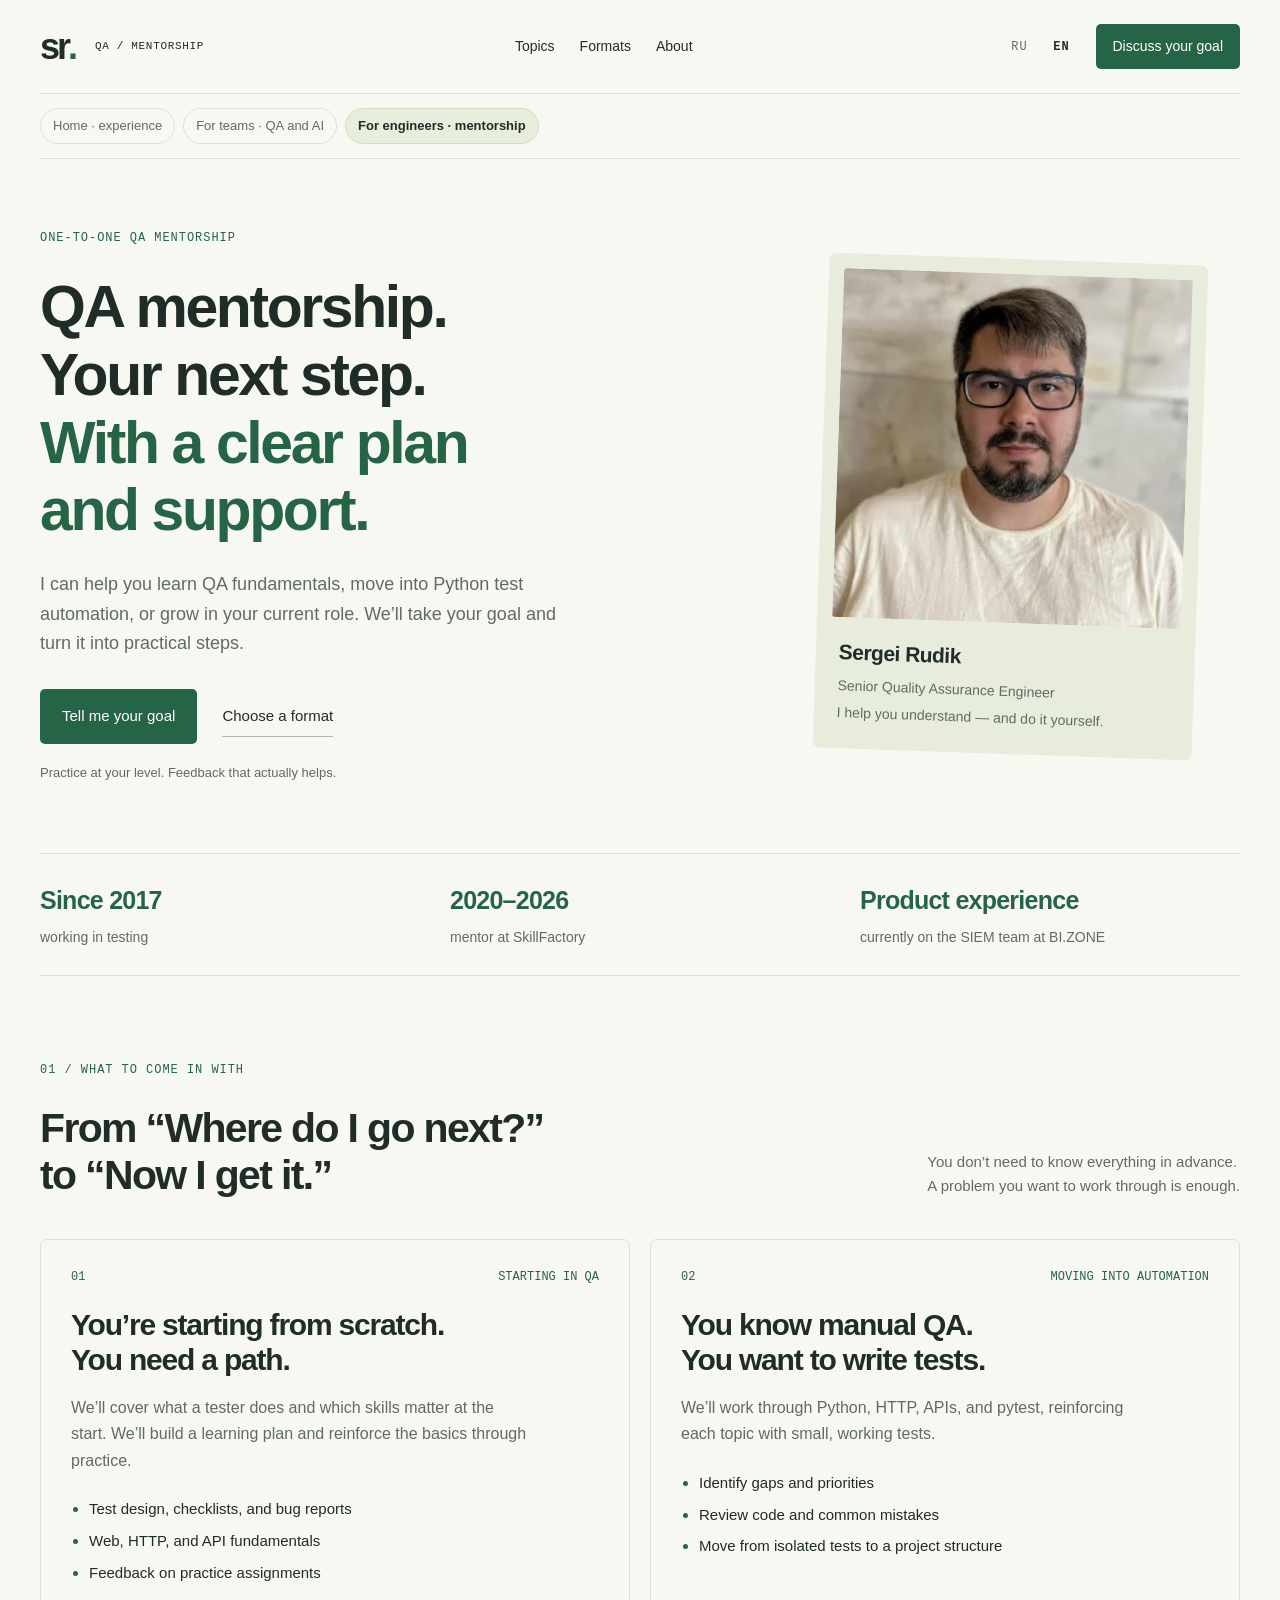
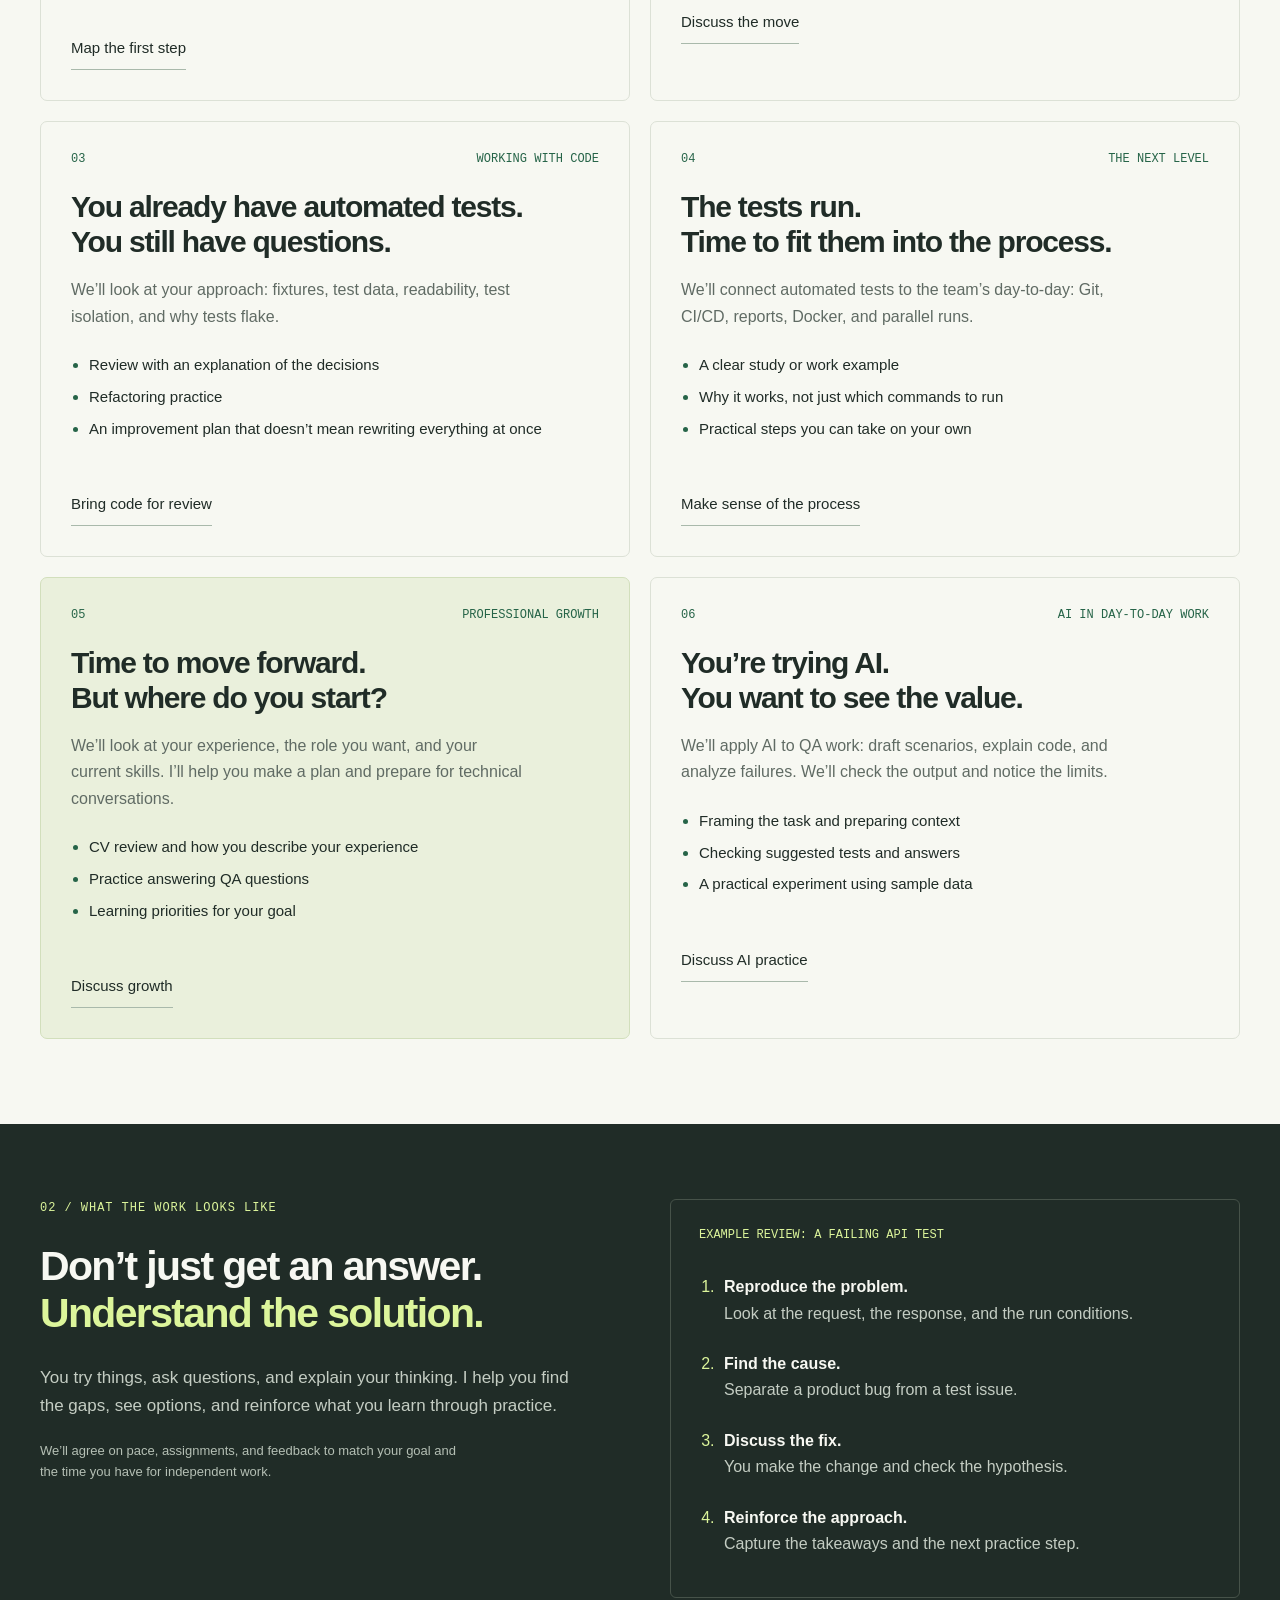
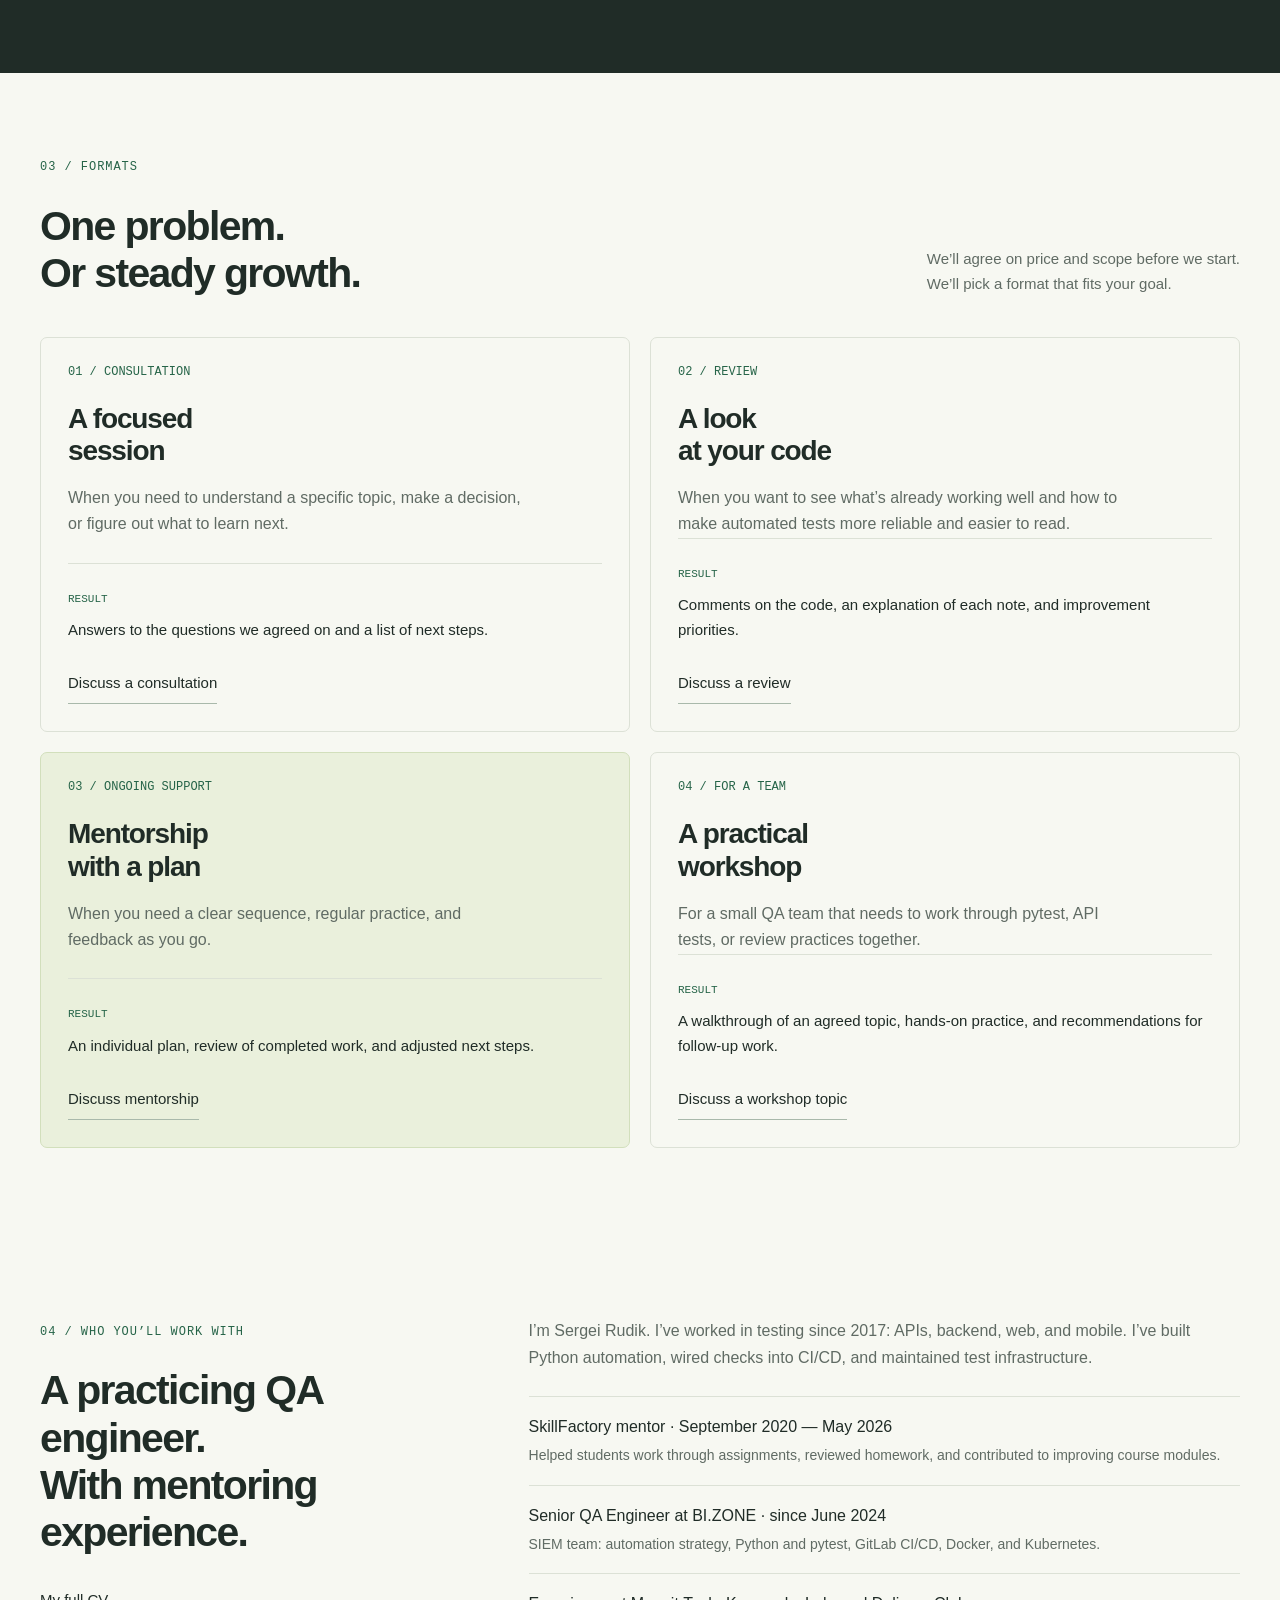
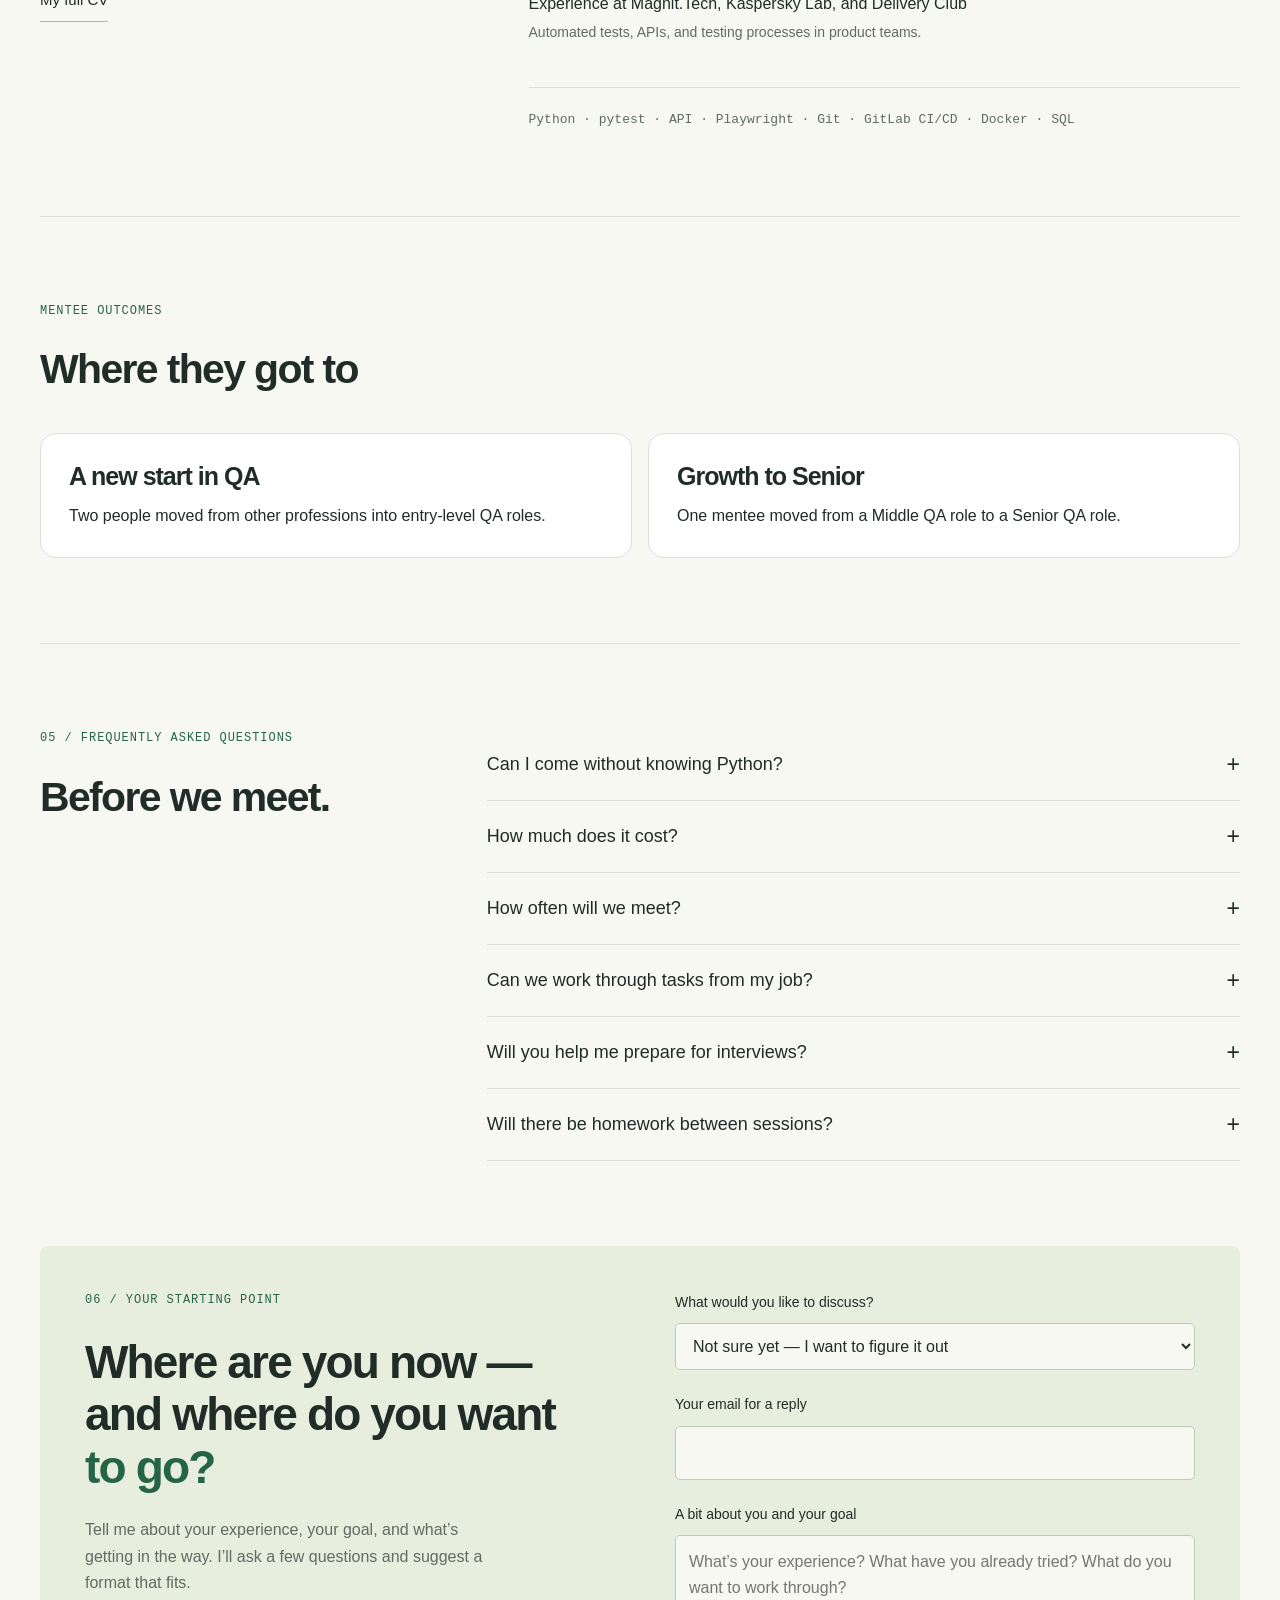
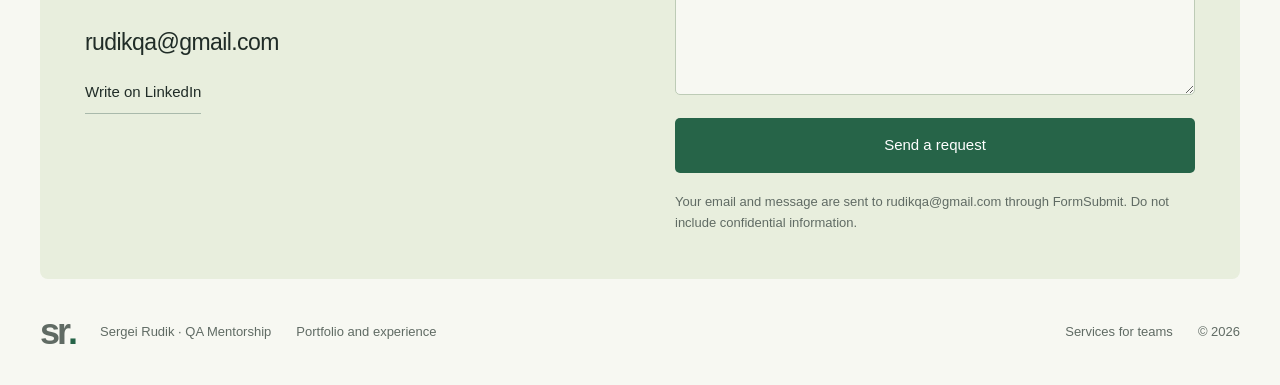
==== commit b94ca373: "Add clear navigation across Rudik sites" ====
--- a/en/index.html
+++ b/en/index.html
@@ -21,6 +21,7 @@
 <body>
 <a class="skip" href="#main">Skip to content</a>
 <header class="wrap header"><a class="brand" href="/en/" aria-label="Sergei Rudik — home">sr<span>.</span><small>QA / MENTORSHIP</small></a><nav aria-label="Primary"><a href="#topics">Topics</a><a href="#formats">Formats</a><a href="#about">About</a></nav><div class="header-actions"><nav class="lang" aria-label="Language"><a href="/" hreflang="ru" lang="ru">RU</a><a href="/en/" hreflang="en" lang="en" aria-current="page">EN</a></nav><a class="button small" href="#contact">Discuss your goal</a></div></header>
+<nav class="wrap site-paths" aria-label="Choose a path"><a href="https://rudik.dev/">Home · experience</a><a href="https://qa.rudik.dev/en/">For teams · QA and AI</a><span aria-current="page">For engineers · mentorship</span></nav>
 <aside class="wrap language-suggestion" aria-label="Language preference" hidden></aside>
 <main id="main">
 <section class="wrap hero mentor-hero"><div><p class="eyebrow">ONE-TO-ONE QA MENTORSHIP</p><h1>QA mentorship.<br> Your next step.<br> <span>With a clear plan<br> and support.</span></h1><p class="intro">I can help you learn QA fundamentals, move into Python test automation, or grow in your current role. We’ll take your goal and turn it into practical steps.</p><div class="actions"><a class="button" href="#contact">Tell me your goal</a><a class="link" href="#formats">Choose a format</a></div><p class="micro">Practice at your level. Feedback that actually helps.</p></div><figure class="mentor-portrait"><img src="../assets/profile-800.webp" srcset="../assets/profile-400.webp 400w, ../assets/profile-800.webp 800w" sizes="(max-width: 700px) 280px, 360px" decoding="async" alt="Sergei Rudik, QA mentor" width="640" height="640" fetchpriority="high"><figcaption><strong>Sergei Rudik</strong><span>Senior Quality Assurance Engineer</span><span>I help you understand — and do it yourself.</span></figcaption></figure></section>
@@ -44,5 +45,5 @@
 <section class="wrap section" id="results"><div class="section-head"><div><p class="eyebrow">MENTEE OUTCOMES</p><h2>Where they got to</h2></div></div><div class="case-grid"><article class="case-card"><h3>A new start in QA</h3><p>Two people moved from other professions into entry-level QA roles.</p></article><article class="case-card"><h3>Growth to Senior</h3><p>One mentee moved from a Middle QA role to a Senior QA role.</p></article></div></section>
 <section class="wrap section faq"><div><p class="eyebrow">05 / FREQUENTLY ASKED QUESTIONS</p><h2>Before we meet.</h2></div><div><details><summary>Can I come without knowing Python?</summary><p>Yes. If you already have a manual testing foundation, we’ll start with Python basics and move toward automated tests. If you’re just getting into QA, we’ll first discuss your current level and a suitable path.</p></details><details><summary>How much does it cost?</summary><p>The price depends on the format and scope: a consultation, a review, or ongoing support. After we meet, we’ll agree on the price and the work before sessions start.</p></details><details><summary>How often will we meet?</summary><p>We’ll agree on frequency and length based on your goal, schedule, and time for practice. For a one-off problem, we can start with a single consultation.</p></details><details><summary>Can we work through tasks from my job?</summary><p>Yes, if you have the right to share the materials. Anonymized examples without keys, personal data, or confidential company information work well.</p></details><details><summary>Will you help me prepare for interviews?</summary><p>We can review your experience and CV, practice technical questions, and identify topics to study. Whether you get the job depends on your skills, the role requirements, and the employer’s decision.</p></details><details><summary>Will there be homework between sessions?</summary><p>In ongoing mentorship — if we agree on it. We’ll pick practice you can actually finish and review the result. We’ll agree on timing and the feedback channel in advance.</p></details></div></section>
 <section class="wrap contact mentor-contact" id="contact"><div><p class="eyebrow">06 / YOUR STARTING POINT</p><h2>Where are you now —<br> and where do you want<br> <span>to go?</span></h2><p>Tell me about your experience, your goal, and what’s getting in the way. I’ll ask a few questions and suggest a format that fits.</p><a class="email" href="mailto:rudikqa@gmail.com">rudikqa@gmail.com</a><a class="link" href="https://www.linkedin.com/in/sergei-rudik">Write on LinkedIn</a></div><form id="brief" action="https://formsubmit.co/rudikqa@gmail.com" method="POST"><input type="hidden" name="_subject" value="QA mentorship — EN inquiry"><input type="hidden" name="_next" value="https://mentor.rudik.dev/en/thanks.html"><input type="text" name="_honey" tabindex="-1" autocomplete="off" aria-hidden="true" style="position:absolute;left:-9999px" value=""><label for="topic">What would you like to discuss?</label><select id="topic" name="topic"><option>Not sure yet — I want to figure it out</option><option>Starting in QA from scratch</option><option>Moving into automation</option><option>Automated test review</option><option>CI/CD and test infrastructure</option><option>Growth plan and interview prep</option><option>One-off consultation</option><option>Ongoing mentorship</option><option>AI tools for QA</option><option>Team workshop</option></select><label for="email">Your email for a reply</label><input id="email" type="email" name="email" autocomplete="email" maxlength="254" required><label for="task">A bit about you and your goal</label><textarea id="task" name="task" rows="5" maxlength="2000" required placeholder="What’s your experience? What have you already tried? What do you want to work through?"></textarea><button class="button" type="submit">Send a request</button><p class="micro">Your email and message are sent to rudikqa@gmail.com through <a href="https://formsubmit.co/" target="_blank" rel="noopener noreferrer">FormSubmit</a>. Do not include confidential information.</p></form></section>
-</main><footer class="wrap"><a class="brand" href="https://rudik.dev/">sr<span>.</span></a><p>Sergei Rudik · QA Mentorship</p><a href="https://qa.rudik.dev/en/">Services for teams</a><span>© 2026</span></footer>
+</main><footer class="wrap"><a class="brand" href="https://rudik.dev/">sr<span>.</span></a><p>Sergei Rudik · QA Mentorship</p><a href="https://rudik.dev/">Portfolio and experience</a><a href="https://qa.rudik.dev/en/">Services for teams</a><span>© 2026</span></footer>
 </body></html>
--- a/assets/styles.css
+++ b/assets/styles.css
@@ -24,3 +24,5 @@
 
 /* Case studies and lead form */
 .case-grid{display:grid;grid-template-columns:repeat(2,minmax(0,1fr));gap:16px}.case-card{border:1px solid var(--line);border-radius:16px;padding:28px;background:var(--surface,#fff)}.case-card h3{margin:0 0 12px}.case-card p{margin:0;line-height:1.65}.contact input[type=email]{width:100%}@media(max-width:700px){.case-grid{grid-template-columns:1fr}}
+
+.site-paths{display:flex;align-items:center;gap:8px;flex-wrap:wrap;padding-block:14px;border-bottom:1px solid var(--line);font-size:13px;color:var(--muted)}.site-paths a,.site-paths span{display:inline-flex;align-items:center;min-height:36px;padding:6px 12px;border:1px solid var(--line);border-radius:999px;line-height:1.25}.site-paths a:hover{border-color:var(--green);color:var(--green)}.site-paths span[aria-current="page"]{background:#e8eedd;color:var(--ink);border-color:#d2dfbc;font-weight:600}@media(max-width:700px){.site-paths{gap:6px;font-size:12px}.site-paths a,.site-paths span{padding:6px 9px;min-height:40px}}
